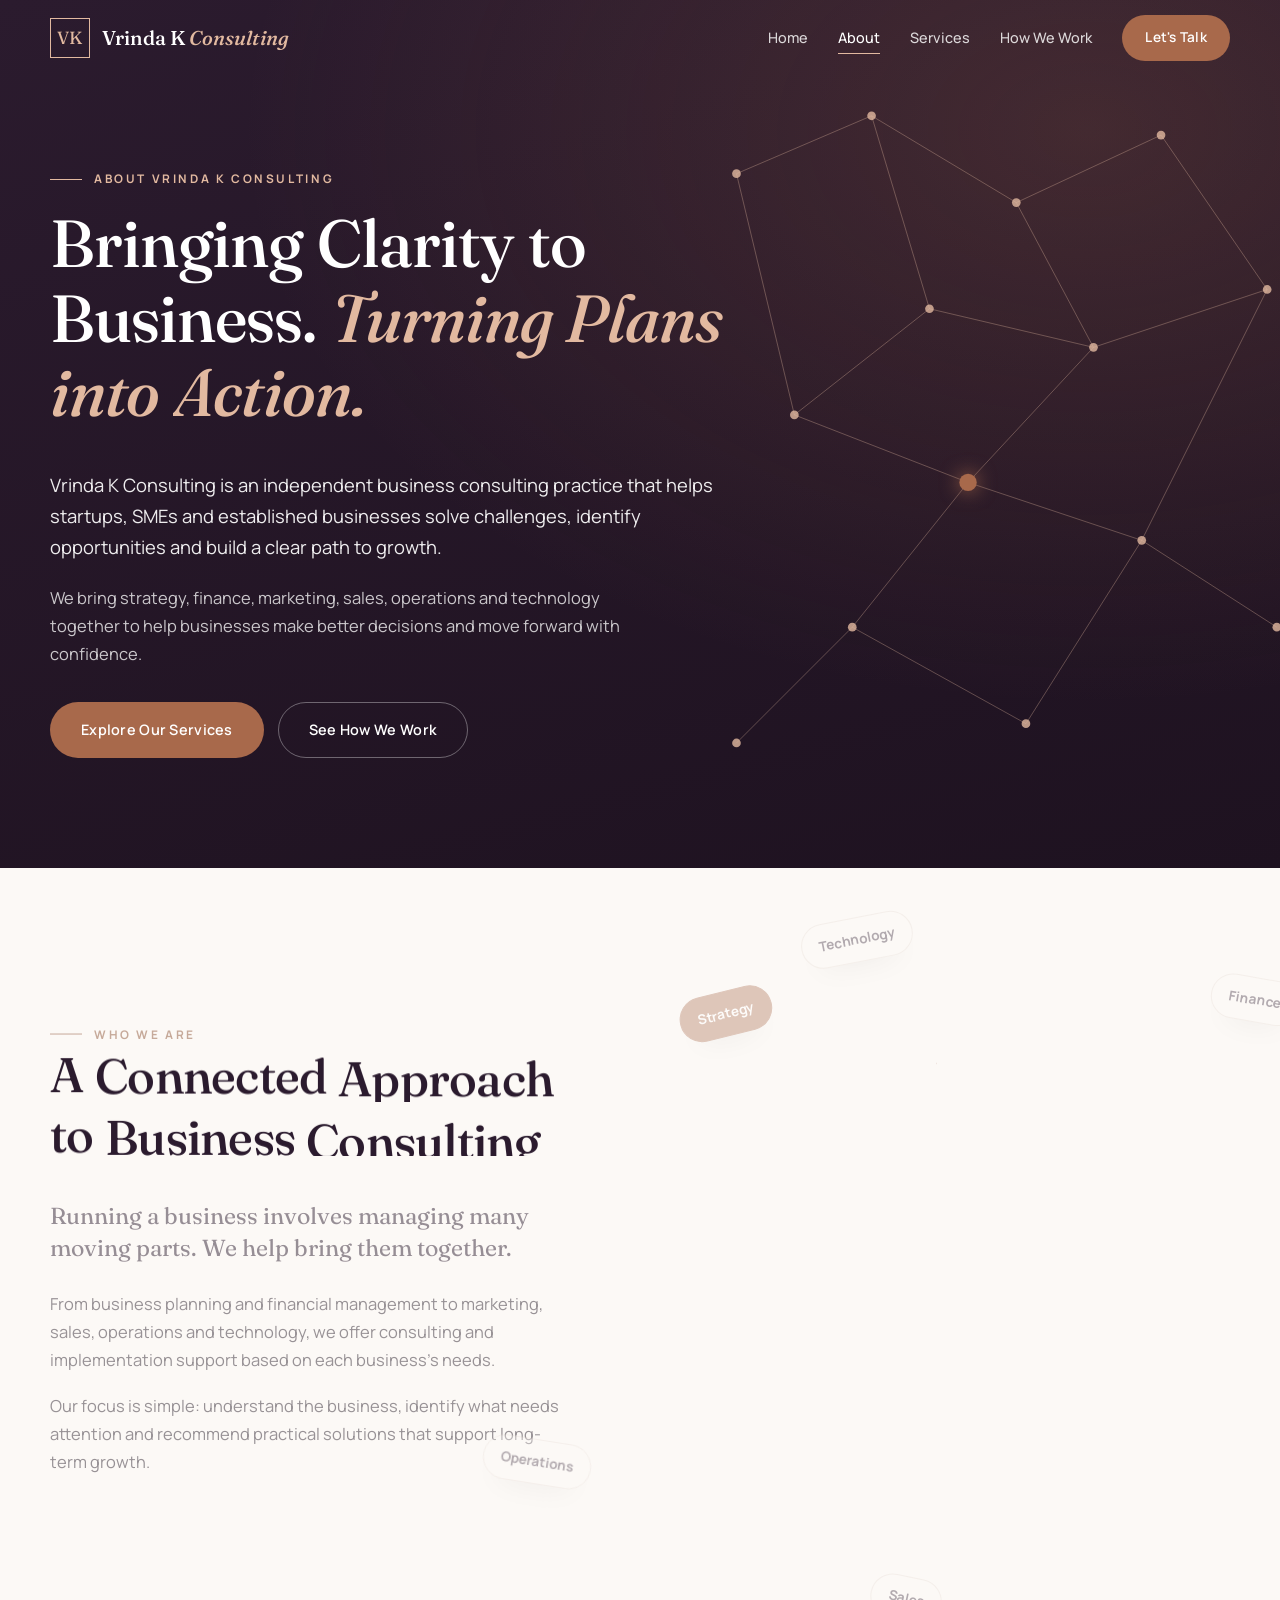
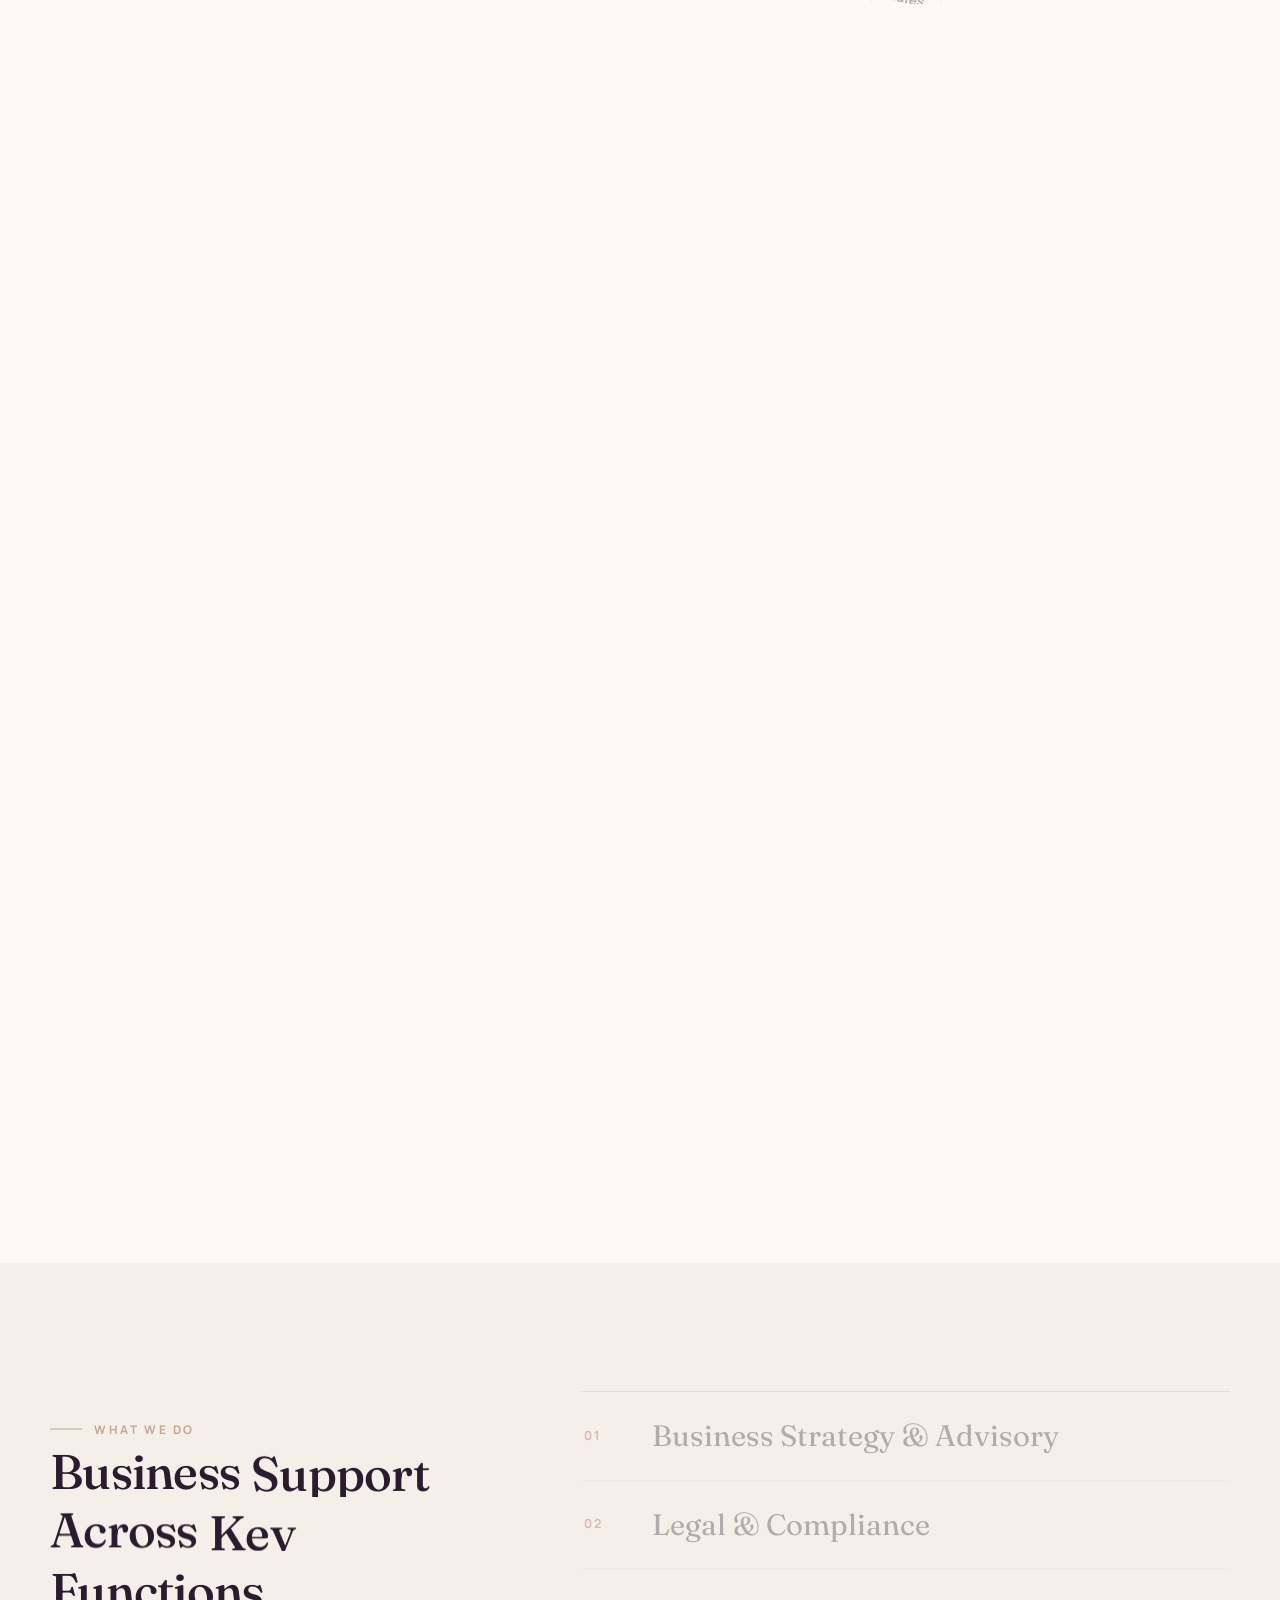
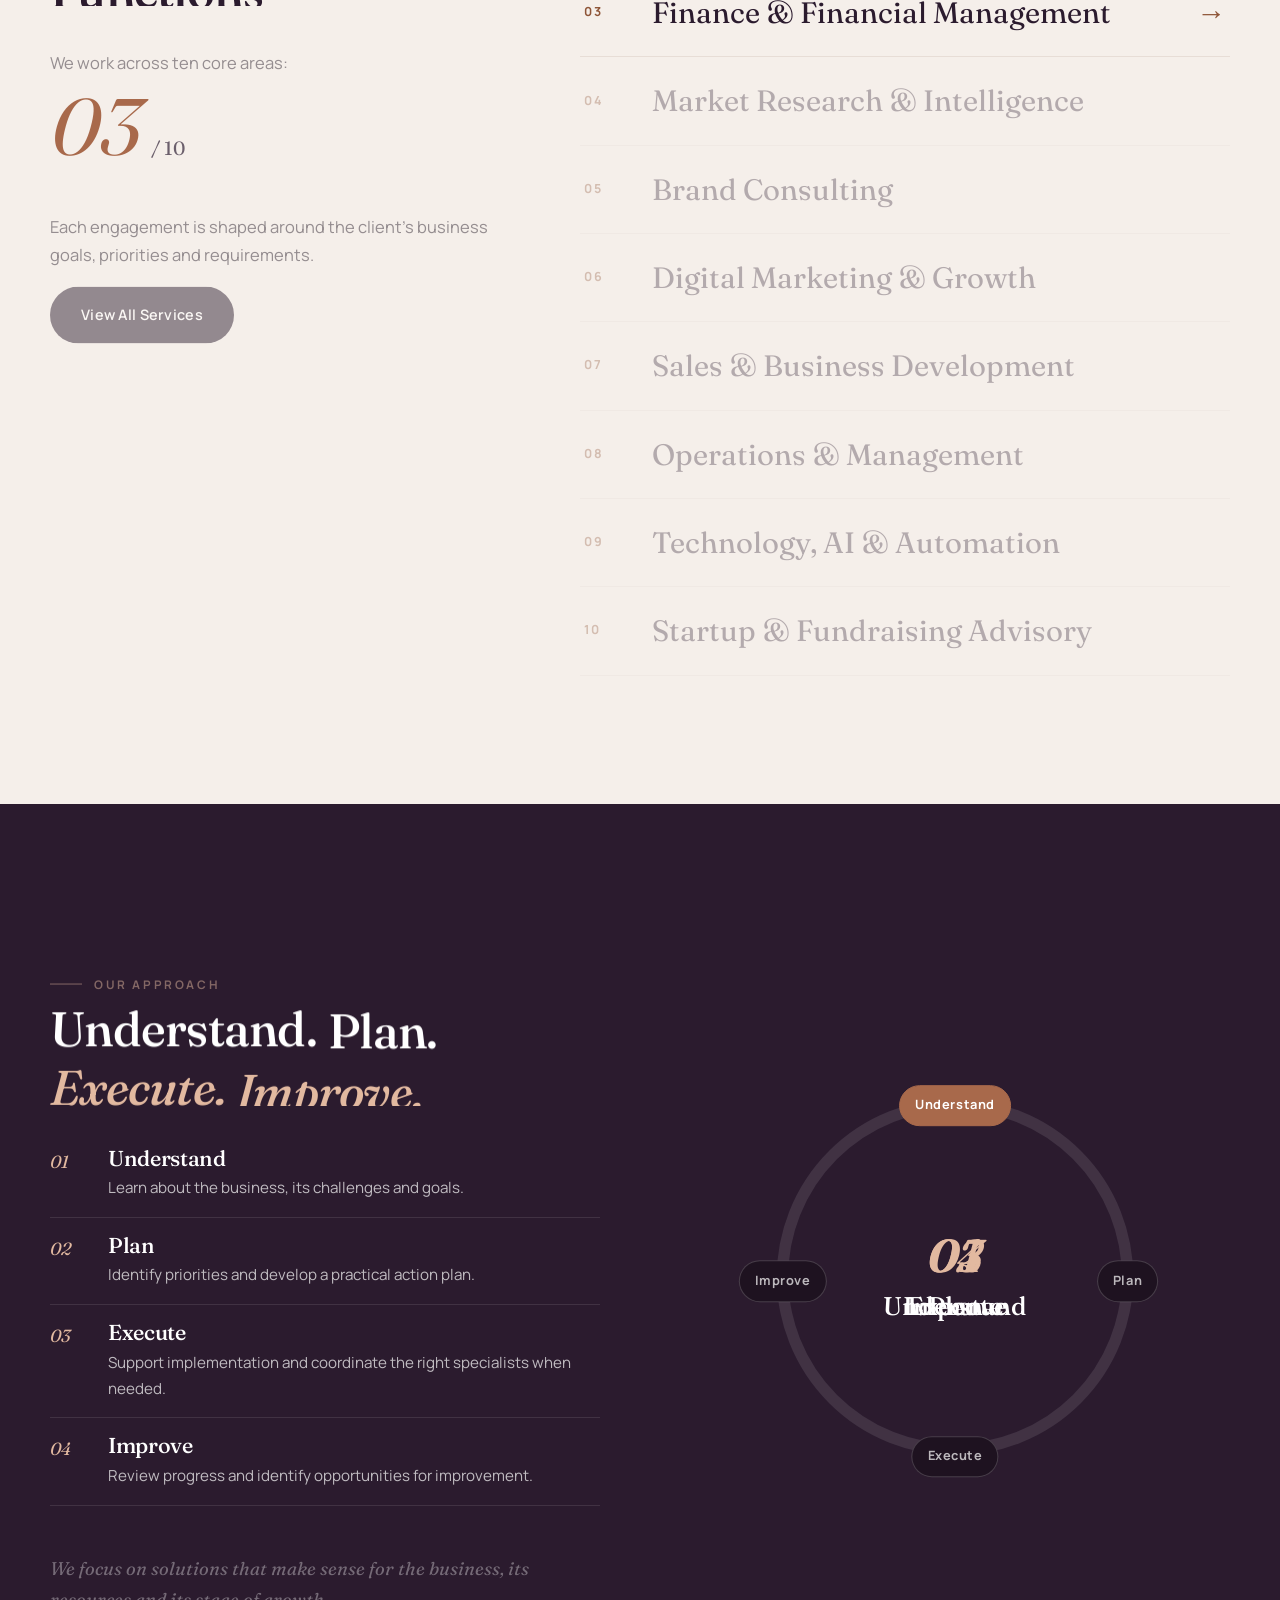
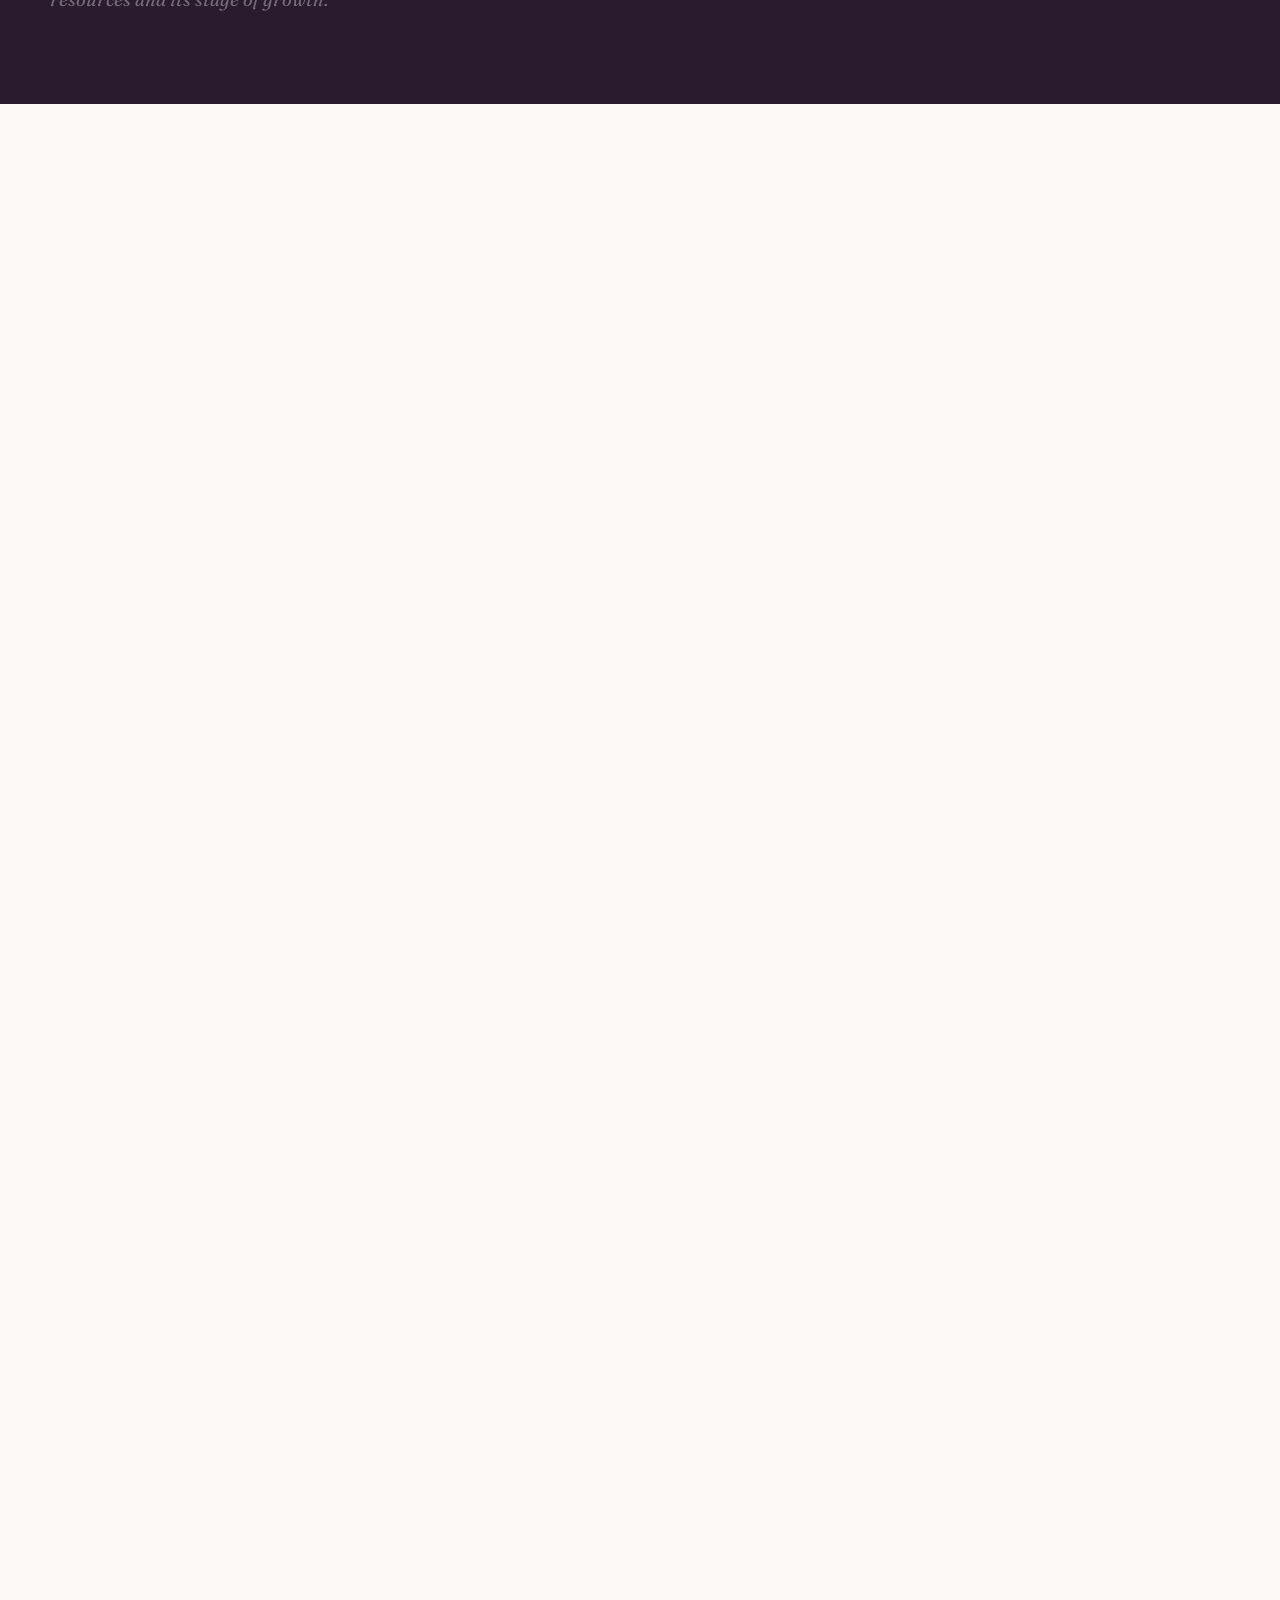
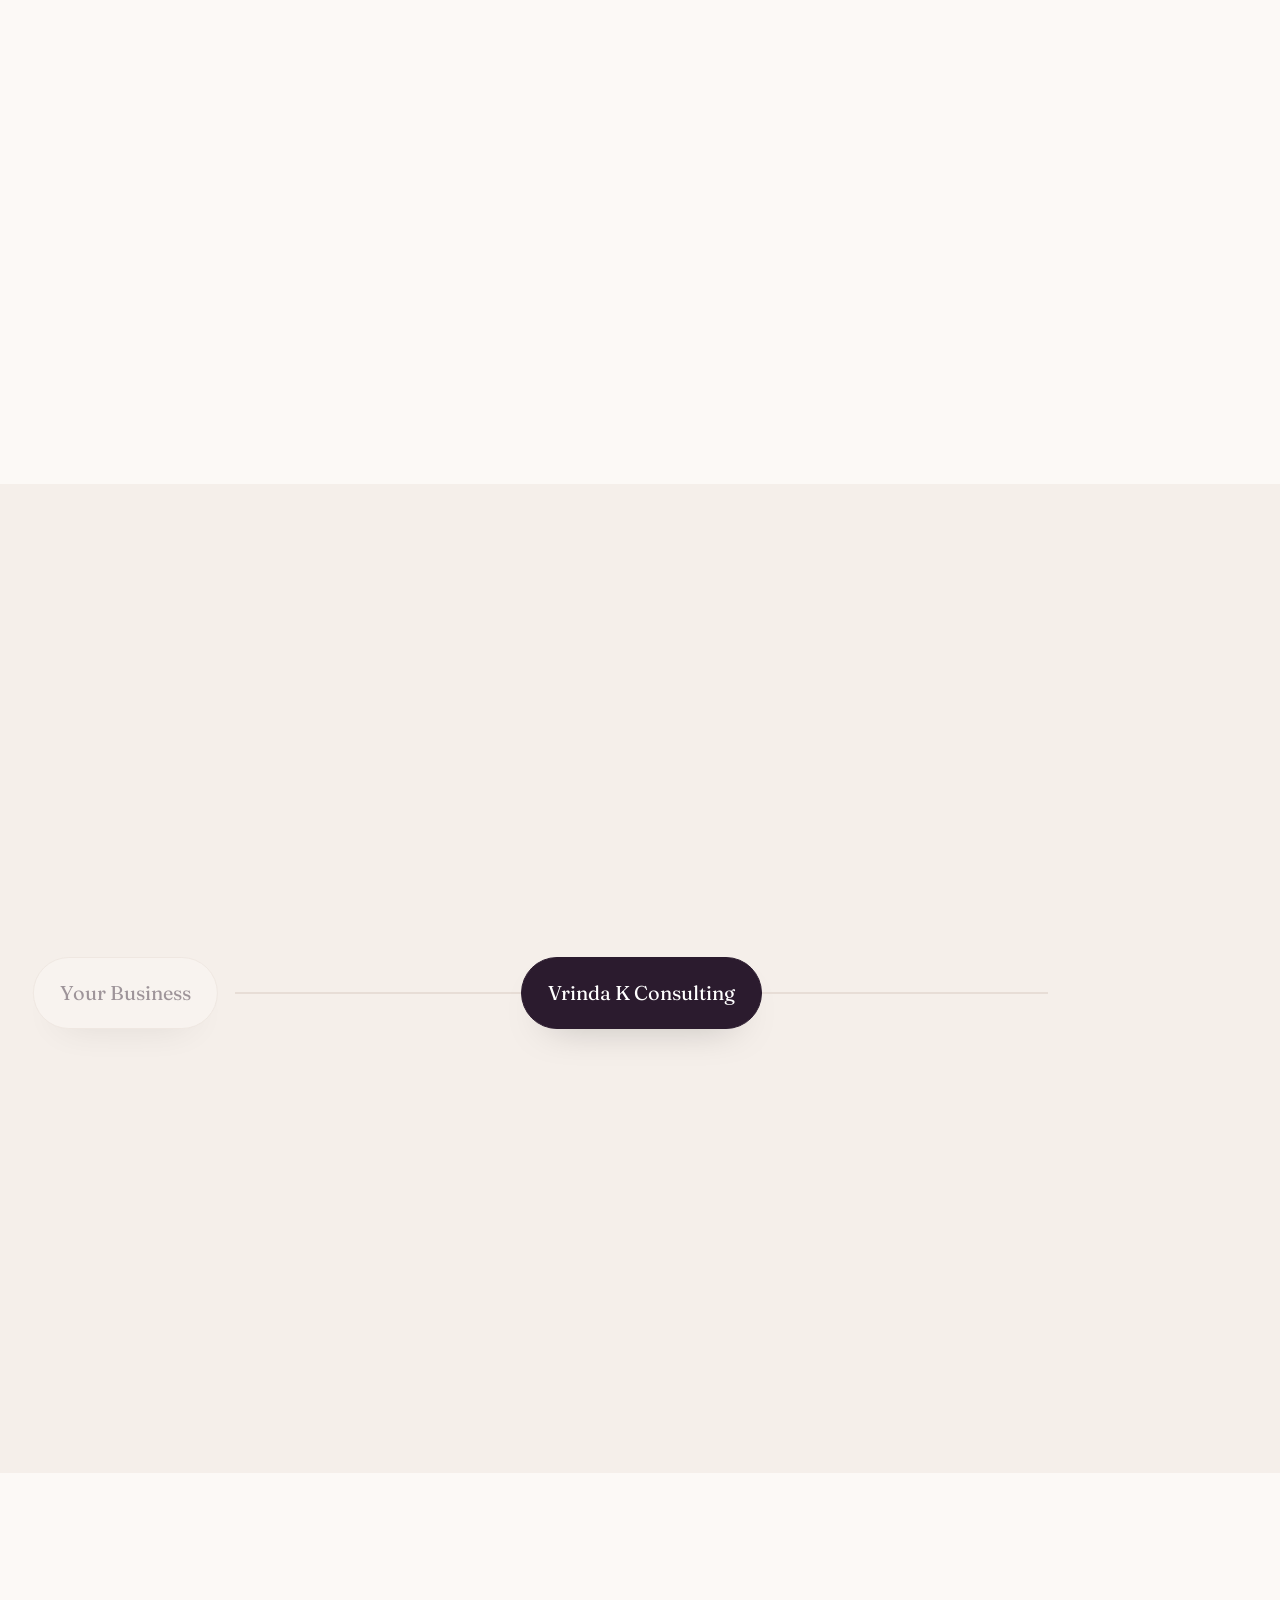
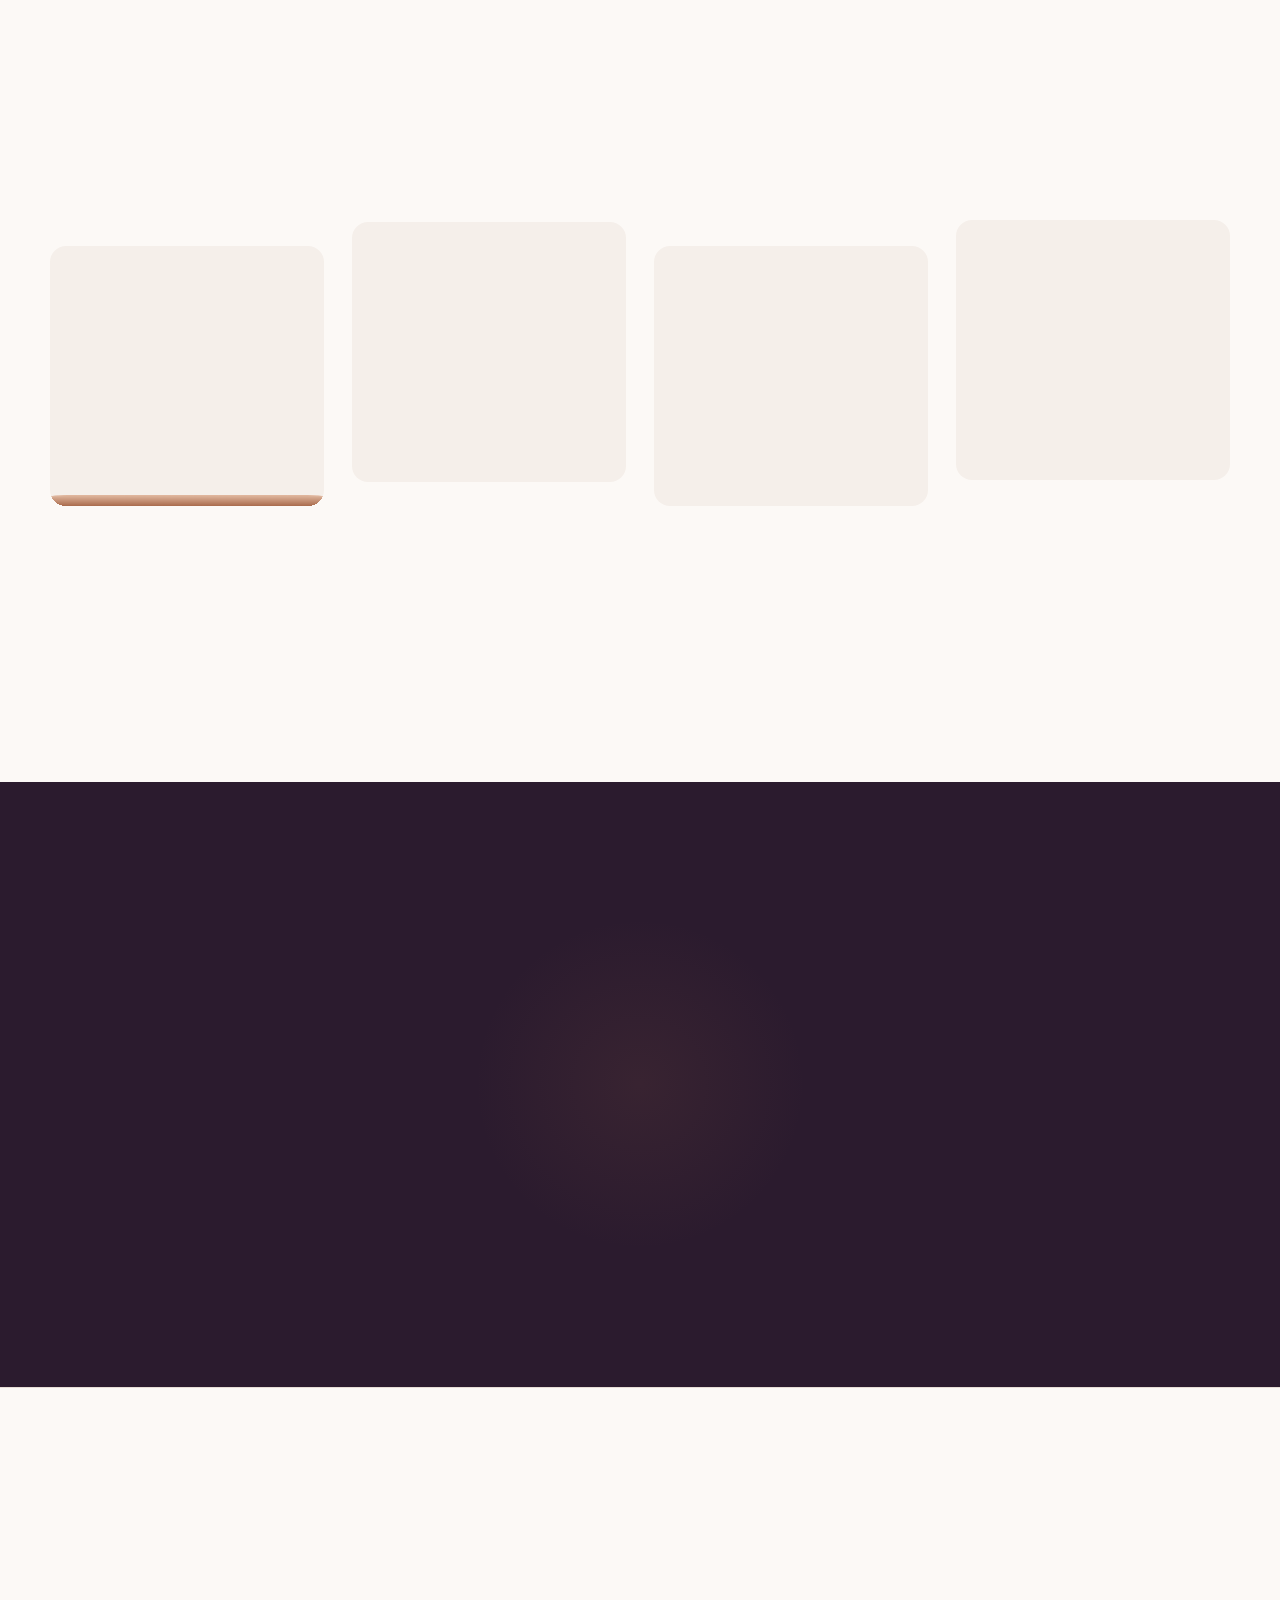
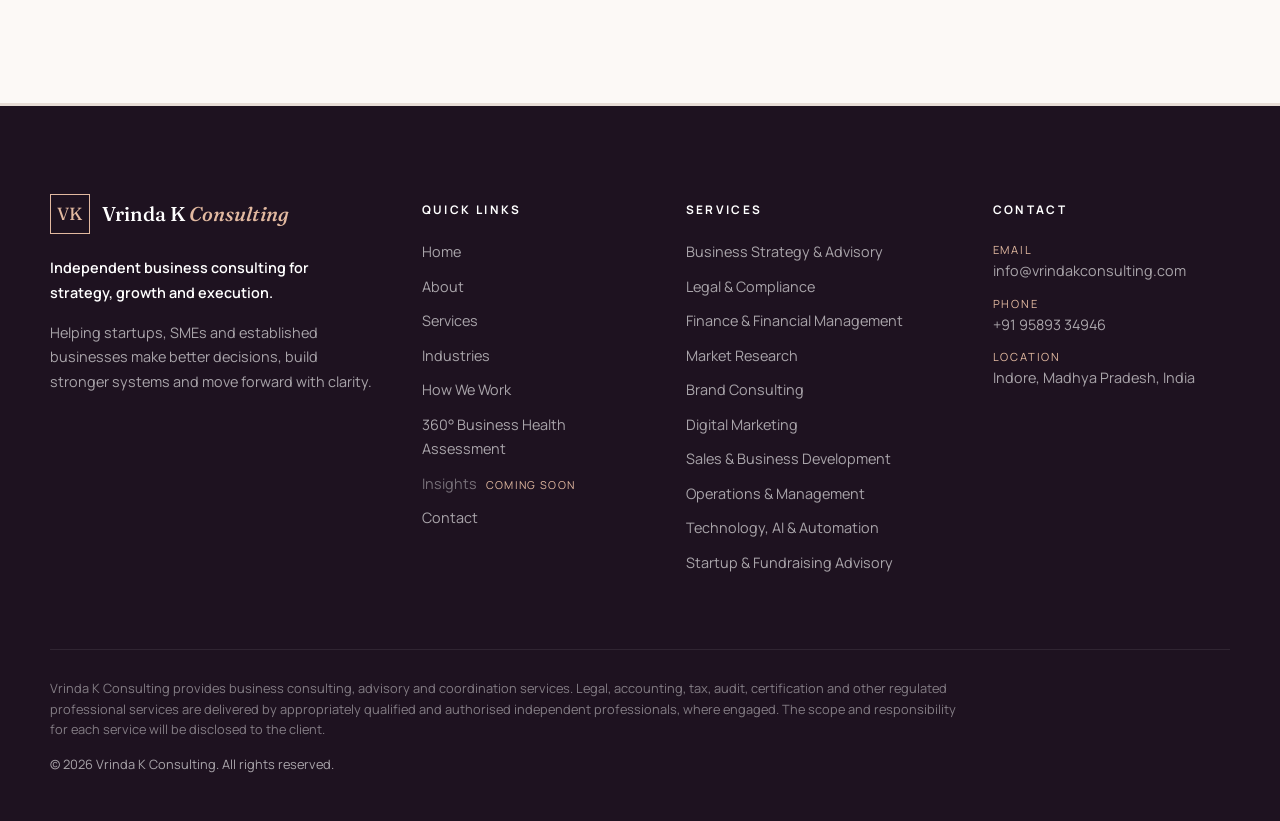
==== about.html @ 313e1193 "Add files via upload" ====
<!DOCTYPE html>
<html lang="en-IN">
<head>
  <meta charset="UTF-8">
  <meta name="viewport" content="width=device-width, initial-scale=1.0">
  <title>About | Vrinda K Consulting</title>
  <meta name="description" content="Vrinda K Consulting is an independent business consulting practice helping startups, SMEs and established businesses solve challenges, identify opportunities and build a clear path to growth.">
  <link rel="canonical" href="/about.html">
  <meta property="og:title" content="About Vrinda K Consulting">
  <meta property="og:description" content="Bringing clarity to business. Turning plans into action.">
  <meta property="og:type" content="website">
  <script>
    document.documentElement.classList.add('js');
    if ('scrollRestoration' in history) history.scrollRestoration = 'manual';
    try { if (sessionStorage.getItem('vk-nav')) document.documentElement.classList.add('nav-in'); } catch (e) {}
  </script>
  <link rel="preconnect" href="https://fonts.googleapis.com">
  <link rel="preconnect" href="https://fonts.gstatic.com" crossorigin>
  <link href="https://fonts.googleapis.com/css2?family=Fraunces:ital,opsz,wght@0,9..144,400;0,9..144,500;0,9..144,600;1,9..144,400;1,9..144,500&family=Manrope:wght@400;500;600;700&display=swap" rel="stylesheet">
  <link rel="stylesheet" href="styles.css?v=10">
  <link rel="stylesheet" href="pages.css?v=10">
</head>
<body data-page="about">

<div class="page-curtain" aria-hidden="true"><div class="curtain-label"><b>02</b><span>About</span></div></div>
<div class="progress-bar" aria-hidden="true"></div>
<div class="journey-rail" aria-hidden="true">
  <span class="rail-num">01</span>
  <div class="rail-track"><div class="rail-fill"></div></div>
  <span class="rail-name">Overview</span>
</div>
<div class="chapter-pill" aria-hidden="true"><b>01</b><span>Overview</span></div>

<header class="site-header" id="top">
  <div class="container header-inner">
    <a href="index.html" class="logo" aria-label="Vrinda K Consulting home">
      <span class="logo-mark">VK</span>
      <span class="logo-text">Vrinda K <em>Consulting</em></span>
    </a>
    <button class="nav-toggle" aria-label="Open menu" aria-expanded="false" aria-controls="site-nav">
      <span></span><span></span><span></span>
    </button>
    <nav class="site-nav" id="site-nav" aria-label="Main">
      <a href="index.html">Home</a>
      <a href="about.html" aria-current="page">About</a>
      <a href="services.html">Services</a>
      <a href="how-we-work.html">How We Work</a>
      <a href="contact.html" class="btn btn-small btn-accent">Let's Talk</a>
    </nav>
  </div>
</header>

<main>

<!-- 01 HERO: scattered points connect into a network -->
<section class="page-hero tone-dark" data-chapter="Overview">
  <svg class="constellation" viewBox="0 0 1440 900" preserveAspectRatio="xMidYMid slice" aria-hidden="true"></svg>
  <div class="container">
    <p class="eyebrow">About Vrinda K Consulting</p>
    <h1 class="split">Bringing Clarity to Business. <em>Turning Plans into Action.</em></h1>
    <p class="lead" data-hero>Vrinda K Consulting is an independent business consulting practice that helps startups, SMEs and established businesses solve challenges, identify opportunities and build a clear path to growth.</p>
    <p data-hero>We bring strategy, finance, marketing, sales, operations and technology together to help businesses make better decisions and move forward with confidence.</p>
    <div class="btn-row" data-hero>
      <a href="services.html" class="btn btn-accent">Explore Our Services</a>
      <a href="how-we-work.html" class="btn btn-ghost">See How We Work</a>
    </div>
  </div>
</section>

<!-- 02 WHO WE ARE: moving parts come together -->
<section class="section who" id="who" data-chapter="Who We Are">
  <div class="container split-cols align-center">
    <div>
      <p class="eyebrow" data-reveal>Who We Are</p>
      <h2 class="split">A Connected Approach to Business Consulting</h2>
      <p class="lead-dark" data-reveal>Running a business involves managing many moving parts. We help bring them together.</p>
      <p data-reveal>From business planning and financial management to marketing, sales, operations and technology, we offer consulting and implementation support based on each business's needs.</p>
      <p data-reveal>Our focus is simple: understand the business, identify what needs attention and recommend practical solutions that support long-term growth.</p>
    </div>
    <div class="converge" aria-hidden="true">
      <svg class="converge-ring" viewBox="0 0 400 400"><circle cx="200" cy="200" r="150" /></svg>
      <div class="converge-core"><span>Your</span><span>Business</span></div>
      <span class="part" style="--a:-90deg"><i>Strategy</i></span>
      <span class="part" style="--a:-30deg"><i>Finance</i></span>
      <span class="part" style="--a:30deg"><i>Marketing</i></span>
      <span class="part" style="--a:90deg"><i>Sales</i></span>
      <span class="part" style="--a:150deg"><i>Operations</i></span>
      <span class="part" style="--a:210deg"><i>Technology</i></span>
    </div>
  </div>
</section>

<!-- 03 WHAT WE DO: a spotlight passes over the ten areas -->
<section class="section tone-tint" id="what" data-chapter="Ten Areas">
  <div class="container what-grid">
    <div class="what-side">
      <p class="eyebrow" data-reveal>What We Do</p>
      <h2 class="split">Business Support Across Key Functions</h2>
      <p data-reveal>We work across ten core areas:</p>
      <p class="what-count" aria-hidden="true"><b>01</b><span>/ 10</span></p>
      <p data-reveal>Each engagement is shaped around the client's business goals, priorities and requirements.</p>
      <a href="services.html" class="btn btn-dark" data-reveal>View All Services</a>
    </div>
    <ol class="spot-list">
      <li><a href="services.html#strategy"><span>01</span>Business Strategy &amp; Advisory<i>→</i></a></li>
      <li><a href="services.html#legal"><span>02</span>Legal &amp; Compliance<i>→</i></a></li>
      <li><a href="services.html#finance"><span>03</span>Finance &amp; Financial Management<i>→</i></a></li>
      <li><a href="services.html#research"><span>04</span>Market Research &amp; Intelligence<i>→</i></a></li>
      <li><a href="services.html#brand"><span>05</span>Brand Consulting<i>→</i></a></li>
      <li><a href="services.html#marketing"><span>06</span>Digital Marketing &amp; Growth<i>→</i></a></li>
      <li><a href="services.html#sales"><span>07</span>Sales &amp; Business Development<i>→</i></a></li>
      <li><a href="services.html#operations"><span>08</span>Operations &amp; Management<i>→</i></a></li>
      <li><a href="services.html#technology"><span>09</span>Technology, AI &amp; Automation<i>→</i></a></li>
      <li><a href="services.html#startup"><span>10</span>Startup &amp; Fundraising Advisory<i>→</i></a></li>
    </ol>
  </div>
</section>

<!-- 04 OUR APPROACH: a continuous loop -->
<section class="section tone-dark approach" id="approach" data-chapter="Approach">
  <div class="container approach-grid">
    <div class="approach-copy">
      <p class="eyebrow" data-reveal>Our Approach</p>
      <h2 class="split">Understand. Plan. <em>Execute. Improve.</em></h2>
      <ol class="cycle-list">
        <li><b>01</b><div><h3>Understand</h3><p>Learn about the business, its challenges and goals.</p></div></li>
        <li><b>02</b><div><h3>Plan</h3><p>Identify priorities and develop a practical action plan.</p></div></li>
        <li><b>03</b><div><h3>Execute</h3><p>Support implementation and coordinate the right specialists when needed.</p></div></li>
        <li><b>04</b><div><h3>Improve</h3><p>Review progress and identify opportunities for improvement.</p></div></li>
      </ol>
      <p class="approach-note" data-reveal>We focus on solutions that make sense for the business, its resources and its stage of growth.</p>
    </div>
    <div class="cycle" aria-hidden="true">
      <svg viewBox="0 0 400 400">
        <circle class="cycle-base" cx="200" cy="200" r="150" />
        <circle class="cycle-fill" cx="200" cy="200" r="150" />
        <circle class="cycle-dot" cx="200" cy="50" r="8" />
      </svg>
      <span class="cycle-node" style="--a:-90deg"><i>Understand</i></span>
      <span class="cycle-node" style="--a:0deg"><i>Plan</i></span>
      <span class="cycle-node" style="--a:90deg"><i>Execute</i></span>
      <span class="cycle-node" style="--a:180deg"><i>Improve</i></span>
      <div class="cycle-center"></div>
    </div>
  </div>
</section>

<!-- 05 HOW WE WORK: one partner bridges to the right specialists -->
<section class="section tone-tint" id="partner" data-chapter="One Partner">
  <div class="container">
    <div class="section-head">
      <p class="eyebrow" data-reveal>How We Work</p>
      <h2 class="split">One Consulting Partner. Access to the Right Expertise.</h2>
    </div>
    <div class="bridge" aria-hidden="true">
      <span class="b-node">Your Business</span>
      <span class="b-line"><i></i></span>
      <span class="b-node b-core">Vrinda K Consulting</span>
      <span class="b-line"><i></i></span>
      <div class="b-branch">
        <span class="b-spec"><i></i><b>Legal</b></span>
        <span class="b-spec"><i></i><b>Accounting</b></span>
        <span class="b-spec"><i></i><b>Tax &amp; Audit</b></span>
        <span class="b-spec"><i></i><b>Other specialists</b></span>
      </div>
    </div>
    <div class="split-cols partner-copy">
      <div>
        <p data-reveal>We believe businesses should have access to the expertise they need without having to manage every requirement separately.</p>
        <p data-reveal>Vrinda K Consulting leads the consulting relationship, understands the requirements and coordinates suitable specialists where needed.</p>
      </div>
      <div>
        <p class="small-note" data-reveal>For legal, accounting, tax, audit and other regulated professional work, qualified and authorised professionals are engaged to provide the relevant services.</p>
        <p class="pull" data-reveal>This creates a coordinated approach while keeping professional responsibilities clear.</p>
      </div>
    </div>
  </div>
</section>

<!-- 06 WHO WE WORK WITH: growth bars rise -->
<section class="section" id="stages" data-chapter="Stages">
  <div class="container">
    <div class="section-head">
      <p class="eyebrow" data-reveal>Who We Work With</p>
      <h2 class="split">Supporting Businesses at Every Stage</h2>
    </div>
    <div class="grow">
      <div class="grow-col" style="--h:34%"><div class="grow-bar"><i></i></div><span>Stage 01</span><h3>Startups</h3><p>Business planning, market validation and growth strategy.</p></div>
      <div class="grow-col" style="--h:56%"><div class="grow-bar"><i></i></div><span>Stage 02</span><h3>Small &amp; Medium Businesses</h3><p>Better systems, financial planning and business development.</p></div>
      <div class="grow-col" style="--h:78%"><div class="grow-bar"><i></i></div><span>Stage 03</span><h3>Growing Companies</h3><p>Expansion, performance improvement and operational support.</p></div>
      <div class="grow-col" style="--h:100%"><div class="grow-bar"><i></i></div><span>Stage 04</span><h3>Established Businesses</h3><p>Strategic projects, process improvement and business transformation.</p></div>
    </div>
  </div>
</section>

<!-- 07 CLOSING -->
<section class="section tone-dark cta" id="start" data-chapter="Next Step">
  <div class="cta-orb" aria-hidden="true"></div>
  <div class="container cta-inner">
    <h2 class="split">Let's Find the Right Way Forward <em>for Your Business.</em></h2>
    <p data-reveal>Whether you are starting something new, solving a business challenge or preparing for growth, we're here to help you take the next step with clarity.</p>
    <div class="btn-row center-row" data-reveal>
      <a href="contact.html" class="btn btn-accent">Let's Discuss Your Business</a>
    </div>
  </div>
</section>

</main>

<a class="next-chapter" href="services.html">
  <span class="container nc-inner">
    <span class="nc-label">Next chapter · 03</span>
    <span class="nc-title">Our <em>Services</em></span>
    <span class="nc-arrow" aria-hidden="true">→</span>
  </span>
  <span class="nc-line" aria-hidden="true"><i></i></span>
</a>

<!-- ============ FOOTER (shared across pages) ============ -->
<footer class="site-footer">
  <div class="container footer-grid">
    <div class="footer-brand">
      <a href="index.html" class="logo">
        <span class="logo-mark">VK</span>
        <span class="logo-text">Vrinda K <em>Consulting</em></span>
      </a>
      <p><strong>Independent business consulting for strategy, growth and execution.</strong></p>
      <p>Helping startups, SMEs and established businesses make better decisions, build stronger systems and move forward with clarity.</p>
    </div>
    <div>
      <h4>Quick Links</h4>
      <ul>
        <li><a href="index.html">Home</a></li>
        <li><a href="about.html">About</a></li>
        <li><a href="services.html">Services</a></li>
        <li><a href="index.html#industries">Industries</a></li>
        <li><a href="how-we-work.html">How We Work</a></li>
        <li><a href="index.html#assessment">360° Business Health Assessment</a></li>
        <li><span class="soon">Insights <small>Coming soon</small></span></li>
        <li><a href="contact.html">Contact</a></li>
      </ul>
    </div>
    <div>
      <h4>Services</h4>
      <ul>
        <li><a href="services.html#strategy">Business Strategy &amp; Advisory</a></li>
        <li><a href="services.html#legal">Legal &amp; Compliance</a></li>
        <li><a href="services.html#finance">Finance &amp; Financial Management</a></li>
        <li><a href="services.html#research">Market Research</a></li>
        <li><a href="services.html#brand">Brand Consulting</a></li>
        <li><a href="services.html#marketing">Digital Marketing</a></li>
        <li><a href="services.html#sales">Sales &amp; Business Development</a></li>
        <li><a href="services.html#operations">Operations &amp; Management</a></li>
        <li><a href="services.html#technology">Technology, AI &amp; Automation</a></li>
        <li><a href="services.html#startup">Startup &amp; Fundraising Advisory</a></li>
      </ul>
    </div>
    <div>
      <h4>Contact</h4>
      <ul class="contact-list">
        <li><span>Email</span><a href="mailto:info@vrindakconsulting.com">info@vrindakconsulting.com</a></li>
        <li><span>Phone</span><a href="tel:+919589334946">+91 95893 34946</a></li>
        <li><span>Location</span>Indore, Madhya Pradesh, India</li>
      </ul>
    </div>
  </div>
  <div class="container footer-bottom">
    <p class="disclaimer">Vrinda K Consulting provides business consulting, advisory and coordination services. Legal, accounting, tax, audit, certification and other regulated professional services are delivered by appropriately qualified and authorised independent professionals, where engaged. The scope and responsibility for each service will be disclosed to the client.</p>
    <p>© <span id="year">2026</span> Vrinda K Consulting. All rights reserved.</p>
  </div>
</footer>

<script src="vendor/gsap.min.js"></script>
<script src="vendor/ScrollTrigger.min.js"></script>
<script src="vendor/lenis.min.js"></script>
<script src="js/core.js?v=10"></script>
<script src="js/pages.js?v=10"></script>
</body>
</html>
---- styles.css ----
/* =========================================================
   Vrinda K Consulting — styles
   ========================================================= */

/* Palette: Aubergine & Copper Rose */
:root {
  --deep: #2B1B2E;  --deep-2: #1E1220;
  --surface: #F5EFEA; --paper: #FCF9F6;
  --accent: #A8694B; --accent-soft: #E2B9A0; --accent-ink: #8E5538; --on-accent: #fff;
  --text: #2E2530;  --muted: #6B5F6C; --line: #E7DDD6;
}

:root {
  --serif: "Fraunces", Georgia, serif;
  --sans: "Manrope", system-ui, -apple-system, "Segoe UI", sans-serif;
  --max: 1180px;
  --ease: cubic-bezier(.2,.7,.2,1);
  --vh: 100vh;
}
@supports (height: 100svh) { :root { --vh: 100svh; } }

*, *::before, *::after { box-sizing: border-box; }
/* Guard: nothing may widen the page sideways (clip keeps sticky elements working) */
html, body { overflow-x: clip; max-width: 100%; }
html { scroll-padding-top: 80px; }
html.static { scroll-behavior: smooth; }
body {
  margin: 0; font-family: var(--sans); font-size: 16.5px; line-height: 1.7;
  color: var(--text); background: var(--paper);
  -webkit-font-smoothing: antialiased; transition: background .4s;
}
img { max-width: 100%; display: block; }
a { color: inherit; }
p { margin: 0 0 1.1em; }

h1, h2, h3 {
  font-family: var(--serif); font-weight: 500; color: var(--deep);
  line-height: 1.12; margin: 0 0 .6em; letter-spacing: -0.015em;
}
h1 { font-size: clamp(2.5rem, 5.2vw, 4.3rem); }
h2 { font-size: clamp(1.9rem, 3.8vw, 3.1rem); max-width: 18ch; }
h3 { font-size: 1.4rem; }
h1 em, h2 em, .caption em { font-style: italic; color: var(--accent-ink); }

.container { width: min(var(--max), 100% - 48px); margin-inline: auto; }
.center { text-align: center; margin-top: 56px; }

/* Split-word masks (added by JS) */
.w { display: inline-block; overflow: hidden; vertical-align: top; padding: 0 .04em .1em 0; margin-bottom: -.1em; }
.w > span { display: inline-block; will-change: transform; }

/* ---------- Tones ---------- */
.tone-tint { background: var(--surface); }
.tone-dark { background: var(--deep); color: rgba(255,255,255,.76); }
.tone-dark h1, .tone-dark h2, .tone-dark h3 { color: #fff; }
.tone-dark h1 em, .tone-dark h2 em { color: var(--accent-soft); }
.tone-dark .eyebrow { color: var(--accent-soft); }
.tone-dark .small-note { color: rgba(255,255,255,.55); }

/* ---------- Eyebrow ---------- */
.eyebrow {
  font-size: .74rem; font-weight: 700; letter-spacing: .22em; text-transform: uppercase;
  color: var(--accent-ink); margin-bottom: 1.4em;
  display: inline-flex; align-items: center; gap: 12px;
}
.eyebrow::before { content: ""; width: 32px; height: 1px; background: currentColor; }

/* ---------- Buttons ---------- */
.btn {
  display: inline-block; padding: 15px 30px;
  font-size: .9rem; font-weight: 600; letter-spacing: .02em;
  text-decoration: none; border-radius: 999px; border: 1px solid transparent;
  transition: background .3s, color .3s, border-color .3s;
}
.btn-accent { background: var(--accent); color: var(--on-accent); }
.btn-accent:hover { background: var(--accent-ink); color: #fff; }
.btn-dark { background: var(--deep); color: #fff; }
.btn-dark:hover { background: var(--accent-ink); }
.btn-ghost { border-color: rgba(255,255,255,.35); color: #fff; }
.btn-ghost:hover { border-color: var(--accent-soft); color: var(--accent-soft); }
.btn-small { padding: 10px 22px; font-size: .85rem; }
.btn-row { display: flex; flex-wrap: wrap; gap: 14px; margin-top: 34px; }
.center-row { justify-content: center; }

.link-arrow {
  display: inline-flex; align-items: center; gap: 8px;
  font-family: var(--sans); font-style: normal;
  font-size: .9rem; font-weight: 700; color: var(--deep);
  text-decoration: none; padding-bottom: 4px;
  background: linear-gradient(var(--accent), var(--accent)) left bottom / 100% 1px no-repeat;
  transition: background-size .4s var(--ease);
}
.link-arrow::after { content: "→"; transition: transform .3s var(--ease); }
.link-arrow:hover { background-size: 30% 1px; }
.link-arrow:hover::after { transform: translateX(5px); }

/* ---------- Preloader ---------- */
.preloader { display: none; }
.js .preloader {
  position: fixed; inset: 0; z-index: 100;
  background: var(--surface); display: grid; place-items: center;
  animation: preloader-failsafe 0s 9s forwards; /* hides if JS fails */
}
@keyframes preloader-failsafe { to { visibility: hidden; } }
.preloader-inner { position: relative; display: grid; place-items: center; gap: 26px; }
.pre-mark { width: 110px; height: 110px; }
.pre-mark rect { fill: none; stroke: var(--accent); stroke-width: 1.4; }
.pre-letters {
  position: absolute; top: 0; height: 110px; display: grid; place-items: center;
  font-family: var(--serif); font-size: 2.6rem; color: var(--deep); letter-spacing: .06em;
}
.pre-line { margin: 0; font-family: var(--serif); font-style: italic; color: var(--muted); font-size: 1.2rem; }
.pre-bar { width: 160px; height: 1px; background: var(--line); overflow: hidden; }
.pre-bar i { display: block; height: 100%; background: var(--accent); transform: scaleX(0); transform-origin: left; }

/* ---------- Progress, chapter rail, chapter pill ---------- */
.progress-bar {
  position: fixed; top: 0; left: 0; right: 0; height: 2px; z-index: 60;
  background: var(--accent); transform-origin: left; transform: scaleX(0);
}
.journey-rail, .chapter-pill { display: none; }
@media (min-width: 1360px) {
  .js .journey-rail {
    position: fixed; left: 26px; top: 50%; transform: translateY(-50%); z-index: 40;
    display: flex; flex-direction: column; align-items: center; gap: 14px;
    color: var(--deep); transition: color .4s; pointer-events: none;
  }
  .journey-rail.on-dark { color: #fff; }
}
@media (max-width: 1359px) {
  .js .chapter-pill {
    position: fixed; top: 88px; left: 50%; z-index: 45; transition: opacity .4s, transform .4s var(--ease), top .5s var(--ease);
    display: flex; align-items: center; gap: 8px; pointer-events: none;
    padding: 6px 14px; border-radius: 999px;
    background: color-mix(in srgb, var(--deep) 88%, transparent); backdrop-filter: blur(8px);
    color: #fff; font-size: .68rem; font-weight: 700; letter-spacing: .18em; text-transform: uppercase;
    transform: translate(-50%, -10px); opacity: 0;
  }
  .hdr-hidden .chapter-pill { top: 14px; }
  .js .chapter-pill.show { opacity: 1; transform: translate(-50%, 0); }
  .chapter-pill b { font-family: var(--serif); font-weight: 500; color: var(--accent-soft); letter-spacing: 0; font-size: .85rem; }
}
.rail-num { font-family: var(--serif); font-size: .95rem; }
.rail-track { width: 1px; height: 140px; position: relative; background: color-mix(in srgb, currentColor 22%, transparent); }
.rail-fill { position: absolute; inset: 0; background: var(--accent); transform-origin: top; transform: scaleY(0); }
.rail-name {
  writing-mode: vertical-rl; transform: rotate(180deg);
  font-size: .68rem; font-weight: 700; letter-spacing: .24em; text-transform: uppercase;
}

/* ---------- Header ---------- */
.site-header { position: fixed; inset: 0 0 auto 0; z-index: 50; transition: background .4s, transform .5s var(--ease); }
.site-header.scrolled { background: color-mix(in srgb, var(--deep) 94%, transparent); backdrop-filter: blur(10px); }
.site-header.hidden { transform: translateY(-100%); }
.header-inner { display: flex; align-items: center; justify-content: space-between; height: 76px; }

.logo { display: flex; align-items: center; gap: 12px; text-decoration: none; color: #fff; }
.logo-mark {
  width: 40px; height: 40px; display: grid; place-items: center;
  border: 1px solid var(--accent-soft); color: var(--accent-soft);
  font-family: var(--serif); font-size: 1.1rem; letter-spacing: .05em;
}
.logo-text { font-family: var(--serif); font-size: 1.25rem; font-weight: 500; }
.logo-text em { font-style: italic; color: var(--accent-soft); }

.site-nav { display: flex; align-items: center; gap: 30px; }
.site-nav a:not(.btn) { color: rgba(255,255,255,.82); text-decoration: none; font-size: .9rem; font-weight: 500; position: relative; }
.site-nav a:not(.btn)::after {
  content: ""; position: absolute; left: 0; right: 0; bottom: -4px; height: 1px;
  background: var(--accent-soft); transform: scaleX(0); transform-origin: right; transition: transform .4s var(--ease);
}
.site-nav a:not(.btn):hover::after { transform: scaleX(1); transform-origin: left; }
.nav-toggle { display: none; background: none; border: 0; padding: 8px; cursor: pointer; }
.nav-toggle span { display: block; width: 24px; height: 2px; background: #fff; margin: 5px 0; transition: .3s; }

/* ---------- Hero ---------- */
.hero {
  min-height: var(--vh); display: flex; align-items: center;
  padding: 150px 0 120px; position: relative; overflow: hidden;
  background:
    radial-gradient(ellipse at 85% 15%, color-mix(in srgb, var(--accent) 22%, transparent), transparent 55%),
    linear-gradient(165deg, var(--deep) 0%, var(--deep-2) 100%);
}
.hero-path { position: absolute; inset: 0; width: 100%; height: 100%; pointer-events: none; }
.hero-path path { fill: none; stroke: var(--accent-soft); stroke-width: 1.2; opacity: .45; }
.path-dot { fill: var(--accent-soft); filter: drop-shadow(0 0 8px var(--accent-soft)); }
.hero-grid { display: grid; grid-template-columns: 1.35fr 1fr; gap: 72px; align-items: center; position: relative; z-index: 1; }
.hero .lead { font-size: 1.12rem; color: rgba(255,255,255,.92); }
.hero-tagline { margin-top: 40px; padding-top: 24px; border-top: 1px solid rgba(255,255,255,.14); font-family: var(--serif); font-size: 1.3rem; color: #fff; }
.hero-tagline span { color: var(--accent-soft); font-style: italic; }

.hero-card {
  background: rgba(255,255,255,.045); border: 1px solid rgba(255,255,255,.12);
  border-radius: 18px; padding: 32px; backdrop-filter: blur(8px);
  box-shadow: 0 40px 80px -40px rgba(0,0,0,.5);
}
.hero-card-head {
  display: flex; justify-content: space-between; align-items: baseline;
  font-size: .72rem; font-weight: 700; letter-spacing: .18em; text-transform: uppercase;
  color: var(--accent-soft); margin-bottom: 26px;
}
.score b { font-family: var(--serif); font-size: 2rem; color: #fff; letter-spacing: 0; font-weight: 500; }
.score small { color: rgba(255,255,255,.5); margin-left: 2px; letter-spacing: 0; }
.health-list { list-style: none; margin: 0; padding: 0; display: grid; gap: 14px; }
.health-list li { display: grid; grid-template-columns: 140px 1fr; align-items: center; gap: 14px; font-size: .84rem; color: rgba(255,255,255,.86); }
.health-list i { height: 4px; border-radius: 4px; background: rgba(255,255,255,.08); overflow: hidden; }
.health-list b { display: block; height: 100%; width: var(--w); border-radius: 4px; background: linear-gradient(90deg, var(--accent), var(--accent-soft)); transform-origin: left; }
.hero-card-foot { margin: 24px 0 0; font-size: .75rem; color: rgba(255,255,255,.45); font-style: italic; }

.scroll-cue {
  position: absolute; bottom: 30px; left: 50%; transform: translateX(-50%);
  display: flex; flex-direction: column; align-items: center; gap: 10px;
  font-size: .68rem; letter-spacing: .24em; text-transform: uppercase; color: rgba(255,255,255,.55);
}
.scroll-cue i { width: 1px; height: 44px; background: rgba(255,255,255,.2); position: relative; overflow: hidden; }
.scroll-cue i::after { content: ""; position: absolute; left: 0; top: -50%; width: 100%; height: 50%; background: var(--accent-soft); animation: cue 2s var(--ease) infinite; }
@keyframes cue { to { top: 100%; } }

/* ---------- Sections ---------- */
.section { padding: 128px 0; position: relative; }
.section-head { max-width: 780px; margin-bottom: 64px; }
.section-head > p:last-child { color: var(--muted); font-size: 1.05rem; }
.tone-dark .section-head > p:last-child { color: rgba(255,255,255,.72); }
.split-cols { display: grid; grid-template-columns: 1fr 1.15fr; gap: 80px; align-items: start; }
.pull { font-family: var(--serif); font-size: 1.6rem; line-height: 1.35; font-style: italic; color: var(--deep); border-left: 2px solid var(--accent); padding-left: 24px; margin: 0 0 1.2em; }
.pull-light { color: var(--accent-soft); }
.small-note { font-size: .86rem; color: var(--muted); }

/* ---------- Captions (stacked into one slot during scenes) ---------- */
.captions .caption { font-family: var(--serif); font-size: clamp(1.3rem, 2.2vw, 1.85rem); line-height: 1.35; color: var(--deep); max-width: 34ch; }
.captions .caption .link-arrow { margin-left: 6px; vertical-align: middle; }
.is-scene .captions { display: grid; }
.is-scene .captions .caption { grid-area: 1 / 1; margin: 0; align-self: start; }

/* ---------- 02 Clarity ---------- */
.scene { position: relative; }
.clarity { overflow-x: clip; }
.clarity { padding: 128px 0; }
.clarity.is-scene { min-height: var(--vh); display: flex; align-items: center; padding: 96px 0 48px; }
.clarity .scene-inner { width: min(var(--max), 100% - 48px); }
.clarity h2 { max-width: 20ch; margin-bottom: .5em; }
.statement { font-size: clamp(1.6rem, 3vw, 2.5rem) !important; max-width: 24ch !important; }
.tiles-wrap { position: relative; margin-top: 56px; }
.tiles { list-style: none; margin: 0; padding: 0; display: grid; grid-template-columns: repeat(5, 1fr); gap: 16px; position: relative; z-index: 1; }
.tiles li {
  background: var(--paper); border: 1px solid var(--line); border-radius: 16px;
  padding: 18px 20px; font-family: var(--serif); font-size: 1.15rem; color: var(--deep); line-height: 1.25;
  box-shadow: 0 18px 40px -28px rgba(0,0,0,.35);
}
.tiles li span { display: block; font-family: var(--sans); font-size: .72rem; font-weight: 700; letter-spacing: .16em; color: var(--accent-ink); margin-bottom: 8px; }
.tiles-line { position: absolute; left: 4%; right: 4%; top: 50%; height: 1px; background: var(--line); }
.tiles-line i { position: absolute; inset: 0; background: var(--accent); transform-origin: left; }

/* ---------- 03 Services ---------- */
.services { padding: 128px 0; overflow: hidden; }
.services-head { display: grid; grid-template-columns: 1.1fr 1fr; gap: 64px; align-items: end; margin-bottom: 56px; }
.services-head p { color: var(--muted); }
.services-meter { display: flex; align-items: center; gap: 10px; margin-top: 18px; font-family: var(--serif); }
.meter-count { font-size: 1.6rem; color: var(--deep); }
.meter-total { color: var(--muted); }
.meter-track { flex: 1; height: 1px; background: var(--line); margin-left: 12px; }
.meter-fill { height: 100%; background: var(--accent); transform-origin: left; transform: scaleX(.1); }

.services-track {
  display: flex; gap: 24px;
  padding-inline: max(24px, (100vw - var(--max)) / 2);
  overflow-x: auto; scroll-snap-type: x mandatory; padding-bottom: 12px;
}
.service-card {
  flex: 0 0 360px; scroll-snap-align: start;
  background: var(--paper); border: 1px solid var(--line); border-radius: 18px;
  padding: 40px 34px; min-height: 300px;
  display: flex; flex-direction: column; position: relative; overflow: hidden;
  transition: border-color .4s, box-shadow .5s var(--ease);
}
.service-card::before {
  content: ""; position: absolute; inset: auto 0 0 0; height: 3px;
  background: var(--accent); transform: scaleX(0); transform-origin: left; transition: transform .6s var(--ease);
}
.service-card:hover { box-shadow: 0 30px 60px -30px rgba(0,0,0,.25); border-color: color-mix(in srgb, var(--accent) 40%, var(--line)); }
.service-card:hover::before { transform: scaleX(1); }
.service-card .num { font-family: var(--serif); font-size: 3rem; line-height: 1; color: var(--accent); opacity: .85; margin-bottom: 28px; font-style: italic; }
.service-card p { color: var(--muted); font-size: 1rem; flex: 1; }
.service-card .link-arrow { align-self: flex-start; font-size: .85rem; }
.service-card-next { background: var(--deep); border-color: var(--deep); }
.service-card-next h3, .service-card-next .link-arrow { color: #fff; }
.service-card-next p { color: rgba(255,255,255,.7); }
.service-card-next .num { color: var(--accent-soft); font-size: 2rem; }

/* desktop: pinned horizontal track */
.services.is-pinned { height: var(--vh); display: flex; flex-direction: column; justify-content: center; padding: 64px 0 32px; }
.services.is-pinned .services-head { margin-bottom: 40px; }
.services.is-pinned .services-track { overflow: visible; scroll-snap-type: none; width: max-content; padding-bottom: 0; }
.services.is-pinned .service-card { min-height: 290px; }

/* mobile: pinned card deck */
.services.is-deck { height: var(--vh); display: flex; flex-direction: column; justify-content: center; padding: 64px 0 28px; }
.services.is-deck .services-head { margin-bottom: 28px; gap: 0; }
.services.is-deck .services-intro { display: none; }
.services.is-deck .services-track {
  display: block; position: relative; overflow: visible; padding: 0;
  width: min(var(--max), 100% - 48px); margin-inline: auto; height: min(340px, 50vh);
  clip-path: inset(-40px -20px 0 -20px);
}
.services.is-deck .service-card { position: absolute; inset: 0; min-height: 0; padding: 28px 26px; transform-origin: 50% 0; }
.services.is-deck .service-card .num { font-size: 2.2rem; margin-bottom: 16px; }

/* ---------- 04 Assessment ---------- */
.assess-stage { padding: 20px 0 40px; }
.assess-stage-inner { display: grid; grid-template-columns: 1fr 1fr; gap: 80px; align-items: center; }
.wheel-wrap { position: relative; max-width: 440px; width: 100%; margin-inline: auto; aspect-ratio: 1; }
.wheel { width: 100%; height: 100%; transform: rotate(-90deg); }
.wheel .seg-base { fill: none; stroke: rgba(255,255,255,.08); stroke-width: 26; }
.wheel .seg-fill { fill: none; stroke: var(--accent-soft); stroke-width: 26; }
.wheel-center { position: absolute; inset: 0; display: grid; place-content: center; text-align: center; }
.wheel-count { font-family: var(--serif); font-size: 5rem; font-weight: 400; color: #fff; line-height: 1; }
.wheel-center small { font-size: .72rem; letter-spacing: .2em; text-transform: uppercase; color: rgba(255,255,255,.55); margin-top: 10px; }
.area-current { display: none; }

.areas h3 { font-size: 1.6rem; margin-bottom: 1em; }
.area-list { margin: 0; padding: 0; list-style: none; counter-reset: a; }
.area-list li {
  counter-increment: a; display: flex; align-items: baseline; gap: 18px; padding: 10px 0;
  font-family: var(--serif); font-size: clamp(1.15rem, 1.6vw, 1.4rem); line-height: 1.35;
  border-bottom: 1px solid rgba(255,255,255,.08); color: rgba(255,255,255,.88);
  transition: color .4s, padding .4s var(--ease);
}
.area-list li::before { content: counter(a, decimal-leading-zero); color: var(--accent-soft); font-family: var(--sans); font-size: .78rem; font-weight: 700; letter-spacing: .1em; min-width: 26px; }
.js:not(.static) .area-list li { color: rgba(255,255,255,.35); }
.js:not(.static) .area-list li.on { color: #fff; padding-left: 8px; }

/* mobile: pinned wheel shows only the current area */
.assessment.is-compact .areas { display: none; }
.assessment.is-compact .assess-stage-inner { display: block; }
.assessment.is-compact .wheel-wrap { max-width: min(300px, 42vh); }
.assessment.is-compact .area-current {
  display: flex; justify-content: center; align-items: baseline; gap: 12px; text-align: center;
  margin: 28px 0 0; font-family: var(--serif); font-size: 1.7rem; line-height: 1.25; color: #fff; min-height: 2.6em;
}
.area-current b { color: var(--accent-soft); font-weight: 400; }

.assess-receive {
  margin-top: 64px; display: grid; grid-template-columns: 1fr 2fr; gap: 56px; align-items: start;
  padding: 48px; border-radius: 20px;
  background: rgba(255,255,255,.04); border: 1px solid rgba(255,255,255,.1);
}
.assess-receive h3 { font-size: 1.8rem; }
.deliverables { list-style: none; margin: 0; padding: 0; display: grid; grid-template-columns: repeat(3, 1fr); gap: 14px; }
.deliverables li {
  padding: 18px; border-radius: 14px; background: rgba(255,255,255,.05); border: 1px solid rgba(255,255,255,.08);
  color: #fff; font-size: .95rem; line-height: 1.4;
}
.deliverables span { display: block; font-family: var(--serif); font-style: italic; color: var(--accent-soft); margin-bottom: 6px; }
.assess-note { margin-top: 20px; }

/* ---------- 05 Stages: four equal cards on one track ---------- */
.stages-wrap { position: relative; }
.stage-grid { display: grid; grid-template-columns: repeat(4, 1fr); grid-auto-rows: 1fr; gap: 24px; align-items: stretch; position: relative; z-index: 1; }
.stage {
  position: relative; padding: 34px 28px; border-radius: 18px; background: var(--surface);
  border-top: 3px solid var(--line);
  transition: opacity .5s, transform .6s var(--ease), border-color .5s, box-shadow .6s var(--ease), background .5s;
}
.stage-step { font-size: .72rem; letter-spacing: .2em; text-transform: uppercase; color: var(--accent-ink); font-weight: 700; display: block; margin-bottom: 16px; }
.stage p { color: var(--muted); font-size: .94rem; margin: 0; }
.stage-line { display: none; position: absolute; background: var(--line); z-index: 2; }
.stage-line i { position: absolute; inset: 0; background: var(--accent); transform-origin: left; }
.stages.is-track .stage-line { display: block; left: 0; right: 0; top: 0; height: 3px; border-radius: 3px; }
.stages.is-track .stage { opacity: .45; border-top-color: transparent; }
.stages.is-track .stage.active {
  opacity: 1; transform: translateY(-8px); background: var(--paper);
  box-shadow: 0 30px 60px -36px rgba(0,0,0,.35);
}
.static .stage { border-top-color: var(--accent); }

/* ---------- 06 Industries: symbol badges ---------- */
.ind-grid { list-style: none; margin: 0; padding: 0; display: grid; grid-template-columns: repeat(5, 1fr); gap: 20px; }
.ind {
  display: grid; justify-items: center; align-content: start; gap: 18px; text-align: center;
  padding: 32px 18px 28px; border-radius: 20px; background: var(--paper); border: 1px solid var(--line);
  transition: border-color .5s, box-shadow .6s var(--ease), translate .6s var(--ease);
}
.ind-icon {
  position: relative; width: 84px; height: 84px; border-radius: 50%; display: grid; place-items: center;
  border: 1px solid var(--line); background: var(--surface);
  transition: background .6s, border-color .6s, scale .6s var(--ease);
}
.ind-icon::after {
  content: ""; position: absolute; inset: -7px; border-radius: 50%; border: 1px dashed var(--accent);
  opacity: 0; transform: scale(.85) rotate(0); transition: opacity .6s, transform 1.2s var(--ease);
}
.ind-icon svg { width: 40px; height: 40px; fill: none; stroke: var(--deep); stroke-width: 1.5; stroke-linecap: round; stroke-linejoin: round; transition: stroke .6s; }
.ind-name { font-family: var(--serif); font-size: 1.12rem; line-height: 1.25; color: var(--deep); }
.ind.on, .static .ind, .ind:hover { border-color: color-mix(in srgb, var(--accent) 35%, var(--line)); box-shadow: 0 26px 50px -34px rgba(0,0,0,.35); }
.ind.on .ind-icon, .static .ind .ind-icon, .ind:hover .ind-icon { background: var(--deep); border-color: var(--deep); scale: 1.04; }
.ind.on .ind-icon svg, .static .ind .ind-icon svg, .ind:hover .ind-icon svg { stroke: var(--accent-soft); }
.ind.on .ind-icon::after, .ind:hover .ind-icon::after { opacity: .7; transform: scale(1) rotate(90deg); }
.ind:hover { translate: 0 -4px; }

/* ---------- 07 Process ---------- */
.process-wrap { position: relative; }
.process { list-style: none; margin: 0; padding: 0; display: grid; grid-template-columns: repeat(5, 1fr); position: relative; }
.process-line { position: absolute; top: 28px; left: 28px; right: 28px; height: 1px; background: var(--line); }
.process-line i { position: absolute; inset: 0; background: var(--accent); transform-origin: left; }
.process li { padding-right: 24px; position: relative; }
.process li > span {
  width: 56px; height: 56px; display: grid; place-items: center;
  background: var(--paper); border: 1px solid var(--line); color: var(--muted);
  font-family: var(--serif); font-size: 1.15rem; border-radius: 50%; margin-bottom: 26px;
  transition: background .5s, color .5s, border-color .5s, transform .5s var(--ease);
}
.static .process li > span, .process li.active > span { background: var(--accent); border-color: var(--accent); color: var(--on-accent); transform: scale(1.06); }
.process h3 { font-size: 1.35rem; transition: color .4s; }
.process p { color: var(--muted); font-size: .93rem; }
.process-panel { display: none; }

/* desktop scene: one step in focus */
.process-sec.is-scene { min-height: var(--vh); display: flex; align-items: center; padding: 96px 0 40px; }
.process-sec.is-scene .section-head { margin-bottom: 44px; }
.process-sec.is-scene .process p { display: none; }
.process-sec.is-scene .process li:not(.current) h3 { color: var(--muted); }
.process-sec.is-scene .process-panel { display: grid; margin-top: 48px; min-height: 170px; }
.panel-item {
  grid-area: 1 / 1; display: grid; grid-template-columns: auto 1fr; gap: 36px; align-items: start;
  opacity: 0; transform: translateY(24px); transition: opacity .5s, transform .6s var(--ease);
}
.panel-item.on { opacity: 1; transform: none; }
.panel-item b { font-family: var(--serif); font-style: italic; font-weight: 400; font-size: 6rem; line-height: .9; color: var(--accent); }
.panel-item h3 { font-size: 2.2rem; margin-bottom: .3em; }
.panel-item p { font-size: 1.15rem; color: var(--muted); max-width: 46ch; margin: 0; }

/* ---------- 08 Specialists ---------- */
.spec-stage { display: grid; grid-template-columns: 1fr 1.1fr; grid-template-areas: "hub head" "hub caps"; column-gap: 80px; align-items: center; }
.spec-head { grid-area: head; align-self: end; }
.spec-captions { grid-area: caps; align-self: start; }
.spec-captions .caption { font-size: clamp(1.15rem, 1.8vw, 1.5rem); }
.spec-captions strong { font-weight: 500; color: var(--accent-ink); font-style: italic; }
.specialists.is-scene { padding: 0; }
.specialists.is-scene .spec-stage { min-height: var(--vh); padding: 96px 0 40px; }
.spec-note { max-width: 760px; margin: 0; padding-bottom: 96px; }
.specialists:not(.is-scene) .spec-note { padding: 40px 0 0; }

.hub { grid-area: hub; position: relative; width: 100%; max-width: 440px; aspect-ratio: 1; margin-inline: auto; }
.hub-orbit { position: absolute; inset: 15%; border-radius: 50%; border: 1px dashed color-mix(in srgb, var(--deep) 30%, transparent); animation: spin 40s linear infinite; }
@keyframes spin { to { transform: rotate(360deg); } }
.hub-lines { position: absolute; inset: 0; width: 100%; height: 100%; overflow: visible; }
.hub-lines .straight { stroke: var(--accent); stroke-width: 1.6; }
.hub-lines .tangle { display: none; fill: none; stroke: var(--muted); stroke-width: 1.4; opacity: .7; }
.is-scene .hub-lines .tangle { display: inline; }
.hub-core {
  position: absolute; left: 35%; top: 35%; width: 30%; aspect-ratio: 1; z-index: 2;
  border-radius: 50%; background: var(--deep); color: #fff;
  display: grid; place-content: center; text-align: center;
  box-shadow: 0 0 0 10px color-mix(in srgb, var(--deep) 10%, transparent);
}
.hub-core span { font-family: var(--serif); font-size: 2rem; line-height: 1; }
.hub-core small { font-size: .62rem; letter-spacing: .16em; text-transform: uppercase; color: var(--accent-soft); margin-top: 6px; }
.hub-node { position: absolute; transform: translate(-50%, -50%); z-index: 3; }
.hub-node span {
  display: block; background: var(--paper); border: 1px solid var(--line); border-radius: 999px;
  padding: 9px 18px; font-size: .82rem; font-weight: 700; color: var(--deep); white-space: nowrap;
  box-shadow: 0 12px 30px -16px rgba(0,0,0,.25);
}
.n-top span { background: var(--accent); color: var(--on-accent); border-color: var(--accent); }
.n-top { left: 50%; top: 15%; }
.n-right { left: 85%; top: 50%; }
.n-bottom { left: 50%; top: 85%; }
.n-left { left: 15%; top: 50%; }

/* ---------- 10 Founder ---------- */
.founder-grid { display: grid; grid-template-columns: .9fr 1.3fr; gap: 88px; align-items: center; }
.founder-photo { margin: 0; position: relative; }
.photo-frame { position: absolute; inset: 24px -24px 72px 24px; border: 1px solid var(--accent); border-radius: 20px; }
.photo-inner { position: relative; border-radius: 20px; overflow: hidden; aspect-ratio: 4 / 5; }
.photo-inner img, .photo-placeholder { width: 100%; height: 100%; object-fit: cover; }
.photo-placeholder[hidden] { display: none; }
.founder-img { object-position: 50% 28%; background: var(--surface); }
.photo-placeholder { background: linear-gradient(160deg, var(--deep), var(--deep-2)); display: flex; flex-direction: column; align-items: center; justify-content: center; gap: 8px; color: var(--accent-soft); }
.photo-placeholder span { font-family: var(--serif); font-size: 5rem; }
.photo-placeholder small { font-size: .72rem; letter-spacing: .2em; text-transform: uppercase; color: rgba(255,255,255,.5); }
.founder-photo figcaption { position: relative; margin-top: 40px; font-family: var(--serif); font-size: 1.4rem; color: var(--deep); line-height: 1.3; }
.founder-photo figcaption span { font-family: var(--sans); font-size: .82rem; color: var(--muted); letter-spacing: .04em; }
.founder-hello { font-family: var(--serif); font-size: 1.8rem; font-style: italic; color: var(--accent-ink); }
.chain-intro { font-family: var(--serif); font-size: 1.3rem; color: var(--deep); margin-top: 1.6em; }
.chain { list-style: none; margin: 0 0 1.6em; padding: 0; display: grid; gap: 12px; }
.chain li { display: flex; align-items: center; flex-wrap: wrap; gap: 14px; }
.chain li span:first-child { padding: 10px 18px; border-radius: 999px; background: var(--paper); border: 1px solid var(--line); font-weight: 600; color: var(--deep); font-size: .92rem; }
.chain li span:last-child { font-family: var(--serif); font-style: italic; font-size: 1.15rem; color: var(--accent-ink); }
.chain li i { flex: 0 0 56px; height: 1px; background: var(--accent); position: relative; transform-origin: left; }
.chain li i::after { content: ""; position: absolute; right: -1px; top: -4px; border: 4.5px solid transparent; border-left: 7px solid var(--accent); border-right: 0; }

/* ---------- 11 CTA ---------- */
.cta { text-align: center; overflow: hidden; padding: 160px 0; }
.cta-orb {
  position: absolute; left: 50%; top: 50%; width: 900px; height: 900px; margin: -450px 0 0 -450px;
  border-radius: 50%; pointer-events: none;
  background: radial-gradient(circle, color-mix(in srgb, var(--accent) 35%, transparent) 0%, transparent 65%);
}
.cta-inner { max-width: 800px; position: relative; }
.cta h2 { max-width: none; }
.cta-sign { margin-top: 48px; font-family: var(--serif); font-size: 1.35rem; font-style: italic; color: var(--accent-soft); }

/* ---------- Footer ---------- */
.site-footer { background: var(--deep-2); color: rgba(255,255,255,.62); font-size: .9rem; padding: 88px 0 32px; }
.footer-grid { display: grid; grid-template-columns: 1.5fr 1fr 1.2fr 1.1fr; gap: 48px; }
.footer-brand .logo { margin-bottom: 22px; }
.footer-brand strong { color: #fff; font-weight: 600; }
.site-footer h4 { color: #fff; font-size: .74rem; letter-spacing: .2em; text-transform: uppercase; margin: 6px 0 20px; }
.site-footer ul { list-style: none; margin: 0; padding: 0; }
.site-footer li { margin-bottom: 10px; }
.site-footer a { text-decoration: none; transition: color .2s; }
.site-footer a:hover { color: var(--accent-soft); }
.contact-list span { display: block; font-size: .7rem; letter-spacing: .16em; text-transform: uppercase; color: var(--accent-soft); }
.footer-bottom { border-top: 1px solid rgba(255,255,255,.08); margin-top: 64px; padding-top: 28px; font-size: .8rem; }
.disclaimer { max-width: 920px; color: rgba(255,255,255,.45); line-height: 1.6; }

/* ---------- Responsive ---------- */
@media (max-width: 1080px) {
  .process { grid-template-columns: 1fr; gap: 30px; }
  .process-line { top: 28px; bottom: 28px; left: 27px; right: auto; width: 1px; height: auto; }
  .process-line i { transform-origin: top; }
  .process li { display: grid; grid-template-columns: 56px 1fr; column-gap: 24px; padding: 0; }
  .process li > span { margin: 0; }
  .stage-grid { grid-template-columns: 1fr; gap: 18px; }
  .stages.is-track .stage-grid { padding-left: 32px; }
  .stages.is-track .stage-line { left: 10px; right: auto; top: 8px; bottom: 8px; width: 3px; height: auto; }
  .stages.is-track .stage-line i { transform-origin: top; }
  .stages.is-track .stage.active { transform: translateX(6px); }
  .ind-grid { grid-template-columns: repeat(3, 1fr); }
  .footer-grid { grid-template-columns: 1fr 1fr; }
  .tiles { grid-template-columns: 1fr 1fr; gap: 12px; }
  .tiles li:last-child { grid-column: span 2; }
  .tiles-line { display: none; }
  .deliverables { grid-template-columns: 1fr 1fr; }
  .assess-receive { grid-template-columns: 1fr; gap: 32px; }
}

@media (max-width: 900px) {
  .nav-toggle { display: block; }
  .site-nav {
    position: fixed; top: 76px; left: 0; right: 0;
    flex-direction: column; align-items: flex-start; gap: 0;
    background: var(--deep); padding: 12px 24px 28px;
    transform: translateY(-130%); transition: transform .45s var(--ease); z-index: -1;
  }
  .site-nav.open { transform: none; }
  .site-nav a:not(.btn) { padding: 14px 0; width: 100%; border-bottom: 1px solid rgba(255,255,255,.08); }
  .site-nav a:not(.btn)::after { display: none; }
  .site-nav .btn { margin-top: 20px; }
  .nav-toggle[aria-expanded="true"] span:nth-child(1) { transform: translateY(7px) rotate(45deg); }
  .nav-toggle[aria-expanded="true"] span:nth-child(2) { opacity: 0; }
  .nav-toggle[aria-expanded="true"] span:nth-child(3) { transform: translateY(-7px) rotate(-45deg); }
  .site-header { background: var(--deep); }

  .hero { padding: 120px 0 100px; min-height: auto; }
  .scroll-cue { display: none; }
  .hero-grid, .split-cols, .services-head, .assess-stage-inner, .founder-grid { grid-template-columns: 1fr; gap: 48px; }
  .spec-stage { grid-template-columns: 1fr; grid-template-areas: "head" "hub" "caps"; row-gap: 20px; }
  .spec-head h2 { margin-bottom: 0; }
  .hub { max-width: min(320px, 40vh); }
  .specialists.is-scene .spec-stage { padding: 72px 0 24px; align-content: center; }
  .founder-photo { max-width: 420px; }
  .section, .services, .clarity { padding: 88px 0; }
  .clarity.is-scene { padding: 80px 0 32px; }
  .tiles-wrap { margin-top: 28px; }
  .assess-receive { padding: 28px 22px; }
  .wheel-wrap { max-width: 320px; }
}

@media (max-width: 600px) {
  .footer-grid, .deliverables { grid-template-columns: 1fr; }
  .ind-grid { grid-template-columns: 1fr 1fr; gap: 12px; }
  .ind { padding: 22px 12px 20px; gap: 12px; }
  .ind-icon { width: 64px; height: 64px; }
  .ind-icon svg { width: 30px; height: 30px; }
  .ind-name { font-size: .98rem; }
  .service-card { flex-basis: 82vw; min-height: 340px; }
  .health-list li { grid-template-columns: 116px 1fr; font-size: .8rem; }
  .hero-card { padding: 24px; }
  .btn-row .btn { width: 100%; text-align: center; }
  .photo-frame { inset: 16px -12px 72px 16px; }
  .hub-node span { font-size: .7rem; padding: 6px 11px; }
  .hub-core span { font-size: 1.5rem; }
  .hub-core small { font-size: .5rem; letter-spacing: .1em; }
  .tiles li { padding: 12px 14px; font-size: 1rem; }
  .captions .caption { font-size: 1.15rem; }
  .statement { font-size: 1.4rem !important; }
  .spec-captions .caption { font-size: 1.05rem; }
  .hub { max-width: min(300px, 34vh); }
  .services.is-deck .service-card p { font-size: .9rem; }
  .clarity h2, .spec-head h2 { font-size: 1.75rem; }
  .tiles li span { margin-bottom: 4px; }
  .panel-item b { font-size: 4rem; }
}

@media (prefers-reduced-motion: reduce) {
  .hub-orbit, .scroll-cue i::after { animation: none; }
}

/* Lenis smooth-scroll helpers */
html.lenis, html.lenis body { height: auto; }
.lenis.lenis-smooth { scroll-behavior: auto !important; }
.lenis.lenis-stopped { overflow: hidden; }

/* Short desktop screens (e.g. 1366×640 laptops): compact pinned scenes */
@media (min-width: 1081px) and (max-height: 780px) {
  .area-list li { padding: 6px 0; font-size: 1.1rem; }
  .areas h3 { font-size: 1.35rem; margin-bottom: .6em; }
  h2 { font-size: clamp(1.8rem, 3vw, 2.5rem); }
  .services.is-pinned { padding: 80px 0 20px; }
  .services.is-pinned .services-head { margin-bottom: 22px; }
  .services.is-pinned .service-card { min-height: 0; height: min(280px, 44vh); padding: 26px 26px; }
  .services.is-pinned .service-card .num { font-size: 2.2rem; margin-bottom: 14px; }
  .services.is-pinned .service-card p { font-size: .9rem; line-height: 1.55; }
  .process-sec.is-scene { padding: 80px 0 20px; }
  .process-sec.is-scene .section-head { margin-bottom: 24px; }
  .process-sec.is-scene .section-head > p:last-child { display: none; }
  .process-sec.is-scene .process li > span { width: 48px; height: 48px; margin-bottom: 14px; }
  .process-sec.is-scene .process-line { top: 24px; }
  .process-sec.is-scene .process-panel { margin-top: 20px; min-height: 120px; }
  .panel-item b { font-size: 4.2rem; }
  .panel-item h3 { font-size: 1.7rem; }
  .panel-item p { font-size: 1rem; }
  .clarity.is-scene { padding: 84px 0 24px; }
  .tiles-wrap { margin-top: 32px; }
  .specialists.is-scene .spec-stage { padding: 80px 0 24px; }
  .hub { max-width: min(400px, 62vh); }
}

/* Short phones (e.g. 360×640): keep the card deck inside the screen */
@media (max-width: 1080px) {
  .services.is-deck h2 { font-size: 1.6rem; max-width: none; margin-bottom: .3em; }
  .services.is-deck .eyebrow { margin-bottom: .8em; }
  .services.is-deck .services-meter { margin-top: 6px; }
  .services.is-deck .services-head { margin-bottom: 18px; }
  .services.is-deck .services-track { height: min(320px, 44vh); }
}
@media (max-width: 1080px) and (max-height: 700px) {
  .clarity.is-scene { padding: 72px 0 16px; }
  .clarity.is-scene h2 { font-size: 1.5rem; }
  .clarity.is-scene .eyebrow { margin-bottom: .8em; }
  .clarity.is-scene .tiles-wrap { margin-top: 18px; }
  .clarity.is-scene .tiles li { padding: 10px 12px; font-size: .95rem; }
  .services.is-deck .service-card { padding: 20px 20px; }
  .services.is-deck .service-card .num { font-size: 1.7rem; margin-bottom: 8px; }
  .services.is-deck .service-card h3 { font-size: 1.2rem; }
  .services.is-deck .service-card p { font-size: .85rem; line-height: 1.5; }
}

/* =========================================================
   Multi-page: shared pieces
   ========================================================= */

/* Page-to-page transition curtain */
.page-curtain {
  position: fixed; inset: 0; z-index: 110; pointer-events: none;
  background: linear-gradient(165deg, var(--deep), var(--deep-2));
  display: grid; place-items: center;
  visibility: hidden; transform: translateY(100%);
}
.nav-in .page-curtain { visibility: visible; transform: none; animation: curtain-failsafe 0s 4s forwards; }
@keyframes curtain-failsafe { to { visibility: hidden; } }
.curtain-label { display: flex; align-items: baseline; gap: 16px; color: #fff; }
.curtain-label b { font-family: var(--serif); font-weight: 400; font-style: italic; color: var(--accent-soft); font-size: 1.4rem; }
.curtain-label span { font-family: var(--serif); font-size: clamp(2.2rem, 5vw, 3.6rem); letter-spacing: -.01em; }

/* Home intro is skipped when arriving from another page or a deep link */
.nav-in .preloader, .skip-intro .preloader { display: none !important; }

/* Active page in navigation */
.site-nav a[aria-current="page"]:not(.btn) { color: #fff; }
.site-nav a[aria-current="page"]:not(.btn)::after { transform: scaleX(1); }
.site-nav .btn[aria-current="page"] { background: var(--accent-ink); }

/* Next chapter band */
.next-chapter {
  display: block; position: relative; overflow: hidden; text-decoration: none;
  background: var(--paper); color: var(--deep); padding: 96px 0 88px;
  border-top: 1px solid var(--line);
}
.next-chapter::before {
  content: ""; position: absolute; inset: 0; background: var(--surface);
  transform: scaleY(0); transform-origin: bottom; transition: transform .7s var(--ease);
}
.next-chapter:hover::before { transform: scaleY(1); }
.nc-inner { position: relative; display: grid; grid-template-columns: 1fr auto; align-items: end; gap: 12px 32px; }
.nc-label { grid-column: 1 / -1; font-size: .74rem; font-weight: 700; letter-spacing: .22em; text-transform: uppercase; color: var(--accent-ink); }
.nc-title { font-family: var(--serif); font-size: clamp(2.6rem, 7vw, 6rem); line-height: 1; letter-spacing: -.02em; }
.nc-title em { font-style: italic; color: var(--accent-ink); }
.nc-arrow {
  width: clamp(64px, 8vw, 104px); aspect-ratio: 1; border-radius: 50%; display: grid; place-items: center;
  border: 1px solid var(--deep); font-size: clamp(1.4rem, 2.4vw, 2rem);
  transition: background .4s, color .4s, transform .6s var(--ease);
}
.next-chapter:hover .nc-arrow { background: var(--deep); color: #fff; transform: translateX(10px) rotate(-45deg); }
.nc-line { position: absolute; left: 0; right: 0; bottom: 0; height: 3px; background: var(--line); }
.nc-line i { position: absolute; inset: 0; background: var(--accent); transform-origin: left; transform: scaleX(0); }

/* Footer extras */
.site-footer a[href^="tel"], .site-footer a[href^="mailto"] { color: inherit; }
.soon { color: rgba(255,255,255,.4); }
.soon small { font-size: .68rem; letter-spacing: .12em; text-transform: uppercase; margin-left: 6px; color: var(--accent-soft); }

@media (max-width: 600px) {
  .next-chapter { padding: 64px 0 60px; }
  .nc-inner { grid-template-columns: 1fr; }
  .nc-arrow { width: 56px; }
}

/* Founder: values as minimal tags */
.values { list-style: none; margin: 4px 0 30px; padding: 0; display: flex; flex-wrap: wrap; gap: 10px; }
.values li {
  padding: 9px 16px 9px 30px; position: relative; border-radius: 999px;
  border: 1px solid var(--line); background: var(--paper);
  font-size: .86rem; font-weight: 600; color: var(--deep);
}
.values li::before { content: ""; position: absolute; left: 14px; top: 50%; width: 7px; height: 7px; margin-top: -3.5px; border-radius: 50%; background: var(--accent); }

/* Specialist hub: labels scale with the diagram so they never crowd the centre */
.hub { container-type: inline-size; }
.hub-core { left: 36%; top: 36%; width: 28%; }
.hub-core span { font-size: clamp(1.15rem, 8cqw, 2rem); }
.hub-core small { display: block; font-size: clamp(.45rem, 2.1cqw, .62rem); letter-spacing: .08em; line-height: 1.25; padding: 0 12%; }
@container (max-width: 360px) { .hub-core small { display: none; } }
.hub-node span { font-size: clamp(.66rem, 3.5cqw, .85rem); padding: .7em 1.25em; }
.n-left { left: 13%; }
.n-right { left: 87%; }
@media (max-width: 900px) {
  .hub { max-width: min(360px, 84vw, 46vh); }
  .specialists.is-scene .spec-head .eyebrow { margin-bottom: .6em; }
  .specialists.is-scene .spec-head h2 { font-size: clamp(1.45rem, 6vw, 1.9rem); }
}
@media (max-width: 900px) and (max-height: 760px) {
  .hub { max-width: min(330px, 84vw, 40vh); }
  .specialists.is-scene .spec-stage { padding: 68px 0 16px; row-gap: 14px; }
  .specialists.is-scene .spec-head .eyebrow { display: none; }
  .spec-captions .caption { font-size: 1rem; line-height: 1.4; }
}
@media (max-width: 600px) {
  .hub-node span { font-size: clamp(.64rem, 3.5cqw, .8rem); padding: .65em 1.1em; }
  .hub-core span { font-size: clamp(1.1rem, 8cqw, 1.6rem); }
}
---- pages.css ----
/* =========================================================
   Vrinda K Consulting — inner pages (About, Services, How We Work, Contact)
   Relies on tokens and components in styles.css
   ========================================================= */

/* ---------- Shared page hero ---------- */
.page-hero {
  position: relative; overflow: hidden;
  min-height: min(88vh, 860px); display: flex; align-items: center;
  padding: 160px 0 110px;
  background:
    radial-gradient(ellipse at 85% 15%, color-mix(in srgb, var(--accent) 22%, transparent), transparent 55%),
    linear-gradient(165deg, var(--deep) 0%, var(--deep-2) 100%);
}
.page-hero .container { position: relative; z-index: 1; }
.page-hero h1 { max-width: 17ch; }
.page-hero p { max-width: 62ch; }
.page-hero .lead { font-size: 1.15rem; color: rgba(255,255,255,.92); }
.page-hero-compact { min-height: auto; padding: 180px 0 100px; }
.lead-dark { font-family: var(--serif); font-size: 1.45rem; line-height: 1.4; color: var(--deep); }
.align-center { align-items: center; }

/* =========================================================
   ABOUT
   ========================================================= */
.constellation { position: absolute; inset: 0; width: 100%; height: 100%; pointer-events: none; }
.constellation line { stroke: var(--accent-soft); stroke-width: 1; opacity: .35; }
.constellation circle { fill: var(--accent-soft); opacity: .8; }
.constellation circle.hub { fill: var(--accent); opacity: 1; filter: drop-shadow(0 0 10px var(--accent)); }

/* Who we are: parts converge */
.who { overflow: clip; }
.converge { position: relative; width: 100%; max-width: 460px; aspect-ratio: 1; margin-inline: auto; }
.converge-ring { position: absolute; inset: 0; width: 100%; height: 100%; transform: rotate(-90deg); }
.converge-ring circle { fill: none; stroke: var(--accent); stroke-width: 1.4; }
.converge-core {
  position: absolute; left: 32%; top: 32%; width: 36%; aspect-ratio: 1; border-radius: 50%;
  background: var(--deep); color: #fff; display: grid; place-content: center; text-align: center;
  font-family: var(--serif); font-size: 1.35rem; line-height: 1.15;
  box-shadow: 0 0 0 12px color-mix(in srgb, var(--deep) 8%, transparent), 0 30px 60px -30px rgba(0,0,0,.5);
}
.converge-core span:last-child { font-style: italic; color: var(--accent-soft); }
.part {
  position: absolute; z-index: 2;
  left: calc(50% + cos(var(--a)) * 37.5%); top: calc(50% + sin(var(--a)) * 37.5%);
  transform: translate(-50%, -50%);
}
.part i {
  display: block; font-style: normal; white-space: nowrap;
  padding: 10px 18px; border-radius: 999px; background: var(--paper); border: 1px solid var(--line);
  font-weight: 700; font-size: .85rem; color: var(--deep); box-shadow: 0 14px 30px -18px rgba(0,0,0,.35);
}
.part:first-of-type i { background: var(--accent); border-color: var(--accent); color: var(--on-accent); }

/* What we do: sticky side + spotlight list */
.what-grid { display: grid; grid-template-columns: .9fr 1.3fr; gap: 80px; align-items: start; }
.what-side { position: sticky; top: 120px; }
.what-count { display: flex; align-items: baseline; gap: 10px; font-family: var(--serif); margin: 28px 0; }
.what-count b { font-size: 5rem; line-height: 1; font-weight: 400; color: var(--accent); font-style: italic; }
.what-count span { color: var(--muted); font-size: 1.2rem; }
.spot-list { list-style: none; margin: 0; padding: 0; border-top: 1px solid var(--line); }
.spot-list a {
  display: grid; grid-template-columns: 56px 1fr auto; align-items: center; gap: 12px;
  padding: 26px 4px; border-bottom: 1px solid var(--line); text-decoration: none;
  font-family: var(--serif); font-size: clamp(1.35rem, 2.3vw, 2rem); line-height: 1.2; color: var(--deep);
  transition: color .4s, opacity .4s, padding .5s var(--ease);
}
.spot-list span { font-family: var(--sans); font-size: .78rem; font-weight: 700; letter-spacing: .14em; color: var(--accent-ink); }
.spot-list i { font-style: normal; opacity: 0; transform: translateX(-10px); transition: opacity .4s, transform .4s var(--ease); color: var(--accent-ink); }
.js:not(.static) .spot-list a { opacity: .32; }
.js:not(.static) .spot-list li.on a, .spot-list a:hover { opacity: 1; padding-left: 14px; }
.spot-list li.on i, .spot-list a:hover i { opacity: 1; transform: none; }

/* Approach: loop */
.approach-grid { display: grid; grid-template-columns: 1fr 1fr; gap: 80px; align-items: center; }
.cycle-list { list-style: none; margin: 8px 0 28px; padding: 0; }
.cycle-list li { display: grid; grid-template-columns: 44px 1fr; gap: 14px; padding: 16px 0; border-bottom: 1px solid rgba(255,255,255,.1); transition: opacity .4s; }
.cycle-list b { font-family: var(--serif); font-style: italic; font-weight: 400; color: var(--accent-soft); font-size: 1.1rem; }
.cycle-list h3 { font-size: 1.35rem; margin-bottom: .2em; }
.cycle-list p { margin: 0; color: rgba(255,255,255,.7); font-size: .95rem; }
.approach.is-scene .cycle-list li { opacity: .35; }
.approach.is-scene .cycle-list li.on { opacity: 1; }
.approach-note { color: rgba(255,255,255,.72); font-family: var(--serif); font-style: italic; font-size: 1.15rem; }
.cycle { position: relative; width: 100%; max-width: 460px; aspect-ratio: 1; margin-inline: auto; }
.cycle svg { width: 100%; height: 100%; overflow: visible; }
.cycle-base { fill: none; stroke: rgba(255,255,255,.1); stroke-width: 10; }
.cycle-fill { fill: none; stroke: var(--accent-soft); stroke-width: 10; stroke-linecap: round; transform: rotate(-90deg); transform-origin: 200px 200px; }
.cycle-dot { fill: #fff; stroke: var(--accent); stroke-width: 4; }
.cycle-node {
  position: absolute; z-index: 2;
  left: calc(50% + cos(var(--a)) * 37.5%); top: calc(50% + sin(var(--a)) * 37.5%);
  transform: translate(-50%, -50%);
}
.cycle-node i {
  display: block; font-style: normal; padding: 8px 16px; border-radius: 999px; white-space: nowrap;
  background: var(--deep-2); border: 1px solid rgba(255,255,255,.18); color: rgba(255,255,255,.7);
  font-size: .8rem; font-weight: 700; letter-spacing: .04em; transition: background .4s, color .4s, border-color .4s;
}
.cycle-node.on i, .static .cycle-node i { background: var(--accent); border-color: var(--accent); color: var(--on-accent); }
.cycle-center { position: absolute; inset: 24%; display: grid; place-items: center; text-align: center; }
.cc-item { grid-area: 1 / 1; display: grid; gap: 6px; justify-items: center; opacity: 0; transform: translateY(14px); transition: opacity .45s, transform .5s var(--ease); }
.cc-item.on { opacity: 1; transform: none; }
.cc-item b { font-family: var(--serif); font-style: italic; font-weight: 400; font-size: 3.4rem; line-height: 1; color: var(--accent-soft); }
.cc-item strong { font-family: var(--serif); font-weight: 500; font-size: 1.6rem; color: #fff; }
.cc-item small { display: none; font-size: .82rem; line-height: 1.45; color: rgba(255,255,255,.7); max-width: 22ch; }

/* Partner: bridge diagram */
.bridge { display: flex; align-items: center; margin: 8px 0 64px; }
.b-node {
  flex: 0 0 auto; padding: 18px 26px; border-radius: 999px; background: var(--paper); border: 1px solid var(--line);
  font-family: var(--serif); font-size: 1.25rem; color: var(--deep); box-shadow: 0 18px 40px -26px rgba(0,0,0,.35);
}
.b-core { background: var(--deep); border-color: var(--deep); color: #fff; }
.b-line { flex: 1; height: 2px; min-width: 40px; background: var(--line); position: relative; }
.b-line i { position: absolute; inset: 0; background: var(--accent); transform-origin: left; }
.b-branch { --spine: 1; position: relative; display: grid; gap: 12px; padding-left: 0; }
.b-branch::before {
  content: ""; position: absolute; left: 0; top: 22px; bottom: 22px; width: 2px; background: var(--accent);
  transform: scaleY(var(--spine)); transform-origin: center;
}
.b-spec { display: flex; align-items: center; }
.b-spec i { width: 32px; height: 2px; background: var(--accent); }
.b-spec b { padding: 10px 18px; border-radius: 999px; background: var(--paper); border: 1px solid var(--line); font-size: .85rem; color: var(--deep); }
.partner-copy p { font-size: 1.05rem; }

/* Stages: growth bars */
.grow { display: grid; grid-template-columns: repeat(4, 1fr); gap: 28px; align-items: end; }
.grow-bar { height: 260px; position: relative; border-radius: 16px; background: var(--surface); overflow: hidden; margin-bottom: 26px; }
.grow-bar i {
  position: absolute; left: 0; right: 0; bottom: 0; height: var(--h); border-radius: 16px;
  background: linear-gradient(180deg, var(--accent-soft), var(--accent)); transform-origin: bottom;
}
.grow-col:last-child .grow-bar i { background: linear-gradient(180deg, var(--accent), var(--deep)); }
.grow-col > span { font-size: .72rem; font-weight: 700; letter-spacing: .2em; text-transform: uppercase; color: var(--accent-ink); }
.grow-col h3 { margin: 10px 0 8px; font-size: 1.35rem; }
.grow-col p { color: var(--muted); font-size: .95rem; margin: 0; }

/* =========================================================
   SERVICES
   ========================================================= */
.chip-index { display: flex; flex-wrap: wrap; gap: 10px; margin-top: 48px; max-width: 760px; }
.chip-index a {
  display: inline-flex; align-items: center; gap: 8px; padding: 8px 16px; border-radius: 999px;
  border: 1px solid rgba(255,255,255,.2); color: rgba(255,255,255,.85); text-decoration: none; font-size: .85rem; font-weight: 600;
  transition: background .3s, border-color .3s, color .3s;
}
.chip-index b { font-family: var(--serif); font-style: italic; font-weight: 400; color: var(--accent-soft); }
.chip-index a:hover { background: var(--accent); border-color: var(--accent); color: var(--on-accent); }
.chip-index a:hover b { color: inherit; }

.catalogue { padding: 112px 0 64px; }
.catalogue-grid { display: grid; grid-template-columns: 280px 1fr; gap: 72px; align-items: start; }
.svc-nav { position: sticky; top: 110px; padding-left: 22px; }
.svc-nav-title { font-size: .74rem; font-weight: 700; letter-spacing: .22em; text-transform: uppercase; color: var(--accent-ink); }
.svc-nav ol { list-style: none; margin: 0; padding: 0; }
.svc-nav a {
  display: grid; grid-template-columns: 30px 1fr; gap: 6px; padding: 8px 0; text-decoration: none;
  color: var(--muted); font-size: .9rem; line-height: 1.35; transition: color .3s, transform .4s var(--ease);
}
.svc-nav a b { font-family: var(--serif); font-style: italic; font-weight: 400; color: var(--accent-ink); }
.svc-nav a.on, .svc-nav a:hover { color: var(--deep); font-weight: 600; transform: translateX(6px); }
.svc-nav-progress { position: absolute; left: 0; top: 40px; bottom: 6px; width: 2px; background: var(--line); }
.svc-nav-progress i { position: absolute; inset: 0; background: var(--accent); transform-origin: top; transform: scaleY(0); }

.svc { position: relative; padding: 40px 0 96px; border-bottom: 1px solid var(--line); scroll-margin-top: 100px; }
.svc:last-child { border-bottom: 0; }
.svc-head { position: relative; padding-top: 40px; }
.svc-num {
  position: absolute; right: 0; top: -10px; z-index: 0; pointer-events: none;
  font-family: var(--serif); font-style: italic; font-size: clamp(7rem, 14vw, 12rem); line-height: 1;
  color: transparent; -webkit-text-stroke: 1.2px color-mix(in srgb, var(--accent) 55%, transparent);
}
.svc-head > *:not(.svc-num) { position: relative; z-index: 1; }
.svc h2 { max-width: 20ch; }
.svc-intro { max-width: 64ch; font-size: 1.05rem; }
.svc-intro p:first-child { font-family: var(--serif); font-size: 1.35rem; line-height: 1.45; color: var(--deep); }
.svc-sub { font-family: var(--sans); font-size: .78rem; font-weight: 700; letter-spacing: .2em; text-transform: uppercase; color: var(--accent-ink); margin: 36px 0 16px; }
.svc-items { list-style: none; margin: 0 0 32px; padding: 0; display: grid; grid-template-columns: 1fr 1fr; gap: 4px 32px; }
.svc-items li { position: relative; padding: 10px 0 10px 28px; border-bottom: 1px solid var(--line); font-size: .96rem; }
.svc-items li::before {
  content: ""; position: absolute; left: 2px; top: 17px; width: 11px; height: 6px;
  border-left: 2px solid var(--accent); border-bottom: 2px solid var(--accent); transform: rotate(-45deg);
}
.svc-gain { padding: 26px 30px; border-radius: 16px; background: var(--deep); color: rgba(255,255,255,.85); margin-bottom: 20px; }
.svc-gain b { display: block; font-size: .74rem; letter-spacing: .2em; text-transform: uppercase; color: var(--accent-soft); margin-bottom: 8px; }
.svc-gain p { margin: 0; font-family: var(--serif); font-size: 1.2rem; line-height: 1.45; color: #fff; }
.svc-note { font-size: .86rem; color: var(--muted); padding-left: 16px; border-left: 2px solid var(--line); margin: 0 0 24px; }
.svc-note b { color: var(--deep); }

.engage-grid { display: grid; grid-template-columns: repeat(4, 1fr); gap: 22px; }
.engage-card {
  position: relative; padding: 34px 28px; border-radius: 18px; background: var(--paper); border: 1px solid var(--line);
  min-height: 260px; box-shadow: 0 30px 60px -40px rgba(0,0,0,.4);
}
.engage-card:nth-child(2) { background: var(--deep); border-color: var(--deep); }
.engage-card:nth-child(2) h3 { color: #fff; }
.engage-card:nth-child(2) p { color: rgba(255,255,255,.75); }
.engage-card span { font-family: var(--serif); font-style: italic; font-size: 2.4rem; line-height: 1; color: var(--accent); display: block; margin-bottom: 26px; }
.engage-card h3 { font-size: 1.35rem; }
.engage-card p { color: var(--muted); font-size: .95rem; margin: 0; }

.working-side { position: sticky; top: 120px; }
.stepper-wrap { position: relative; }
.stepper { list-style: none; margin: 0; padding: 0; }
.stepper-line { position: absolute; left: 23px; top: 24px; bottom: 24px; width: 2px; background: var(--line); }
.stepper-line i { position: absolute; inset: 0; background: var(--accent); transform-origin: top; }
.stepper li { position: relative; display: grid; grid-template-columns: 48px 1fr; column-gap: 24px; padding-bottom: 40px; }
.stepper li:last-child { padding-bottom: 0; }
.stepper b {
  grid-row: span 2; width: 48px; height: 48px; border-radius: 50%; display: grid; place-items: center; z-index: 1;
  background: var(--paper); border: 1px solid var(--line); font-family: var(--serif); font-weight: 400; color: var(--muted);
  transition: background .4s, color .4s, border-color .4s, transform .4s var(--ease);
}
.stepper li.on b, .static .stepper b { background: var(--accent); border-color: var(--accent); color: var(--on-accent); transform: scale(1.08); }
.stepper h3 { font-size: 1.4rem; margin: 8px 0 6px; }
.stepper p { color: var(--muted); margin: 0; }

/* =========================================================
   HOW WE WORK
   ========================================================= */
.mini-road { position: relative; display: flex; justify-content: space-between; gap: 10px; max-width: 760px; margin-top: 56px; }
.mini-line { position: absolute; left: 22px; right: 22px; top: 22px; height: 1px; background: rgba(255,255,255,.15); }
.mini-line i { position: absolute; inset: 0; background: var(--accent-soft); transform-origin: left; }
.mini-road a { position: relative; display: grid; justify-items: center; gap: 10px; text-decoration: none; color: rgba(255,255,255,.75); font-size: .82rem; font-weight: 600; }
.mini-road b {
  width: 44px; height: 44px; border-radius: 50%; display: grid; place-items: center;
  background: var(--deep); border: 1px solid var(--accent-soft); color: var(--accent-soft);
  font-family: var(--serif); font-weight: 400; transition: background .3s, color .3s;
}
.mini-road a:hover b { background: var(--accent); color: var(--on-accent); border-color: var(--accent); }

.road-sec { padding-bottom: 80px; }
.road { position: relative; }
.road-svg { position: absolute; inset: 0; width: 100%; height: 100%; overflow: visible; pointer-events: none; }
.road-base { fill: none; stroke: var(--line); stroke-width: 2; stroke-dasharray: 2 8; stroke-linecap: round; }
.road-fill { fill: none; stroke: var(--accent); stroke-width: 3; stroke-linecap: round; }
.road-dot { fill: var(--accent); stroke: var(--paper); stroke-width: 4; filter: drop-shadow(0 0 8px color-mix(in srgb, var(--accent) 60%, transparent)); }
.static .road-svg { display: none; }
.road-stage { display: grid; grid-template-columns: 1fr 120px 1fr; align-items: center; padding: 48px 0; scroll-margin-top: 100px; }
.road-node {
  grid-column: 2; grid-row: 1; justify-self: center; z-index: 1;
  width: 64px; height: 64px; border-radius: 50%; display: grid; place-items: center;
  background: var(--paper); border: 2px solid var(--line); font-family: var(--serif); font-size: 1.3rem; color: var(--muted);
  transition: background .5s, color .5s, border-color .5s, transform .5s var(--ease);
}
.road-node.on, .static .road-node { background: var(--deep); border-color: var(--accent); color: #fff; transform: scale(1.1); }
.road-card {
  grid-row: 1; padding: 36px 36px 30px; border-radius: 20px; background: var(--surface);
  border: 1px solid var(--line); transition: box-shadow .5s, border-color .5s;
}
.road-stage:nth-child(odd) .road-card { grid-column: 3; }
.road-stage:nth-child(even) .road-card { grid-column: 1; }
.road-stage.on .road-card { border-color: color-mix(in srgb, var(--accent) 35%, var(--line)); box-shadow: 0 34px 70px -44px rgba(0,0,0,.45); }
.road-card h2 { font-size: clamp(1.6rem, 2.6vw, 2.2rem); max-width: none; }
.road-list-title { font-weight: 700; color: var(--deep); margin-bottom: 8px; }
.road-list { list-style: none; margin: 0 0 12px; padding: 0; display: grid; gap: 6px; }
.road-list li { position: relative; padding-left: 22px; color: var(--muted); }
.road-list li::before { content: ""; position: absolute; left: 2px; top: .7em; width: 8px; height: 8px; border-radius: 50%; background: var(--accent); }
.road-highlight { margin: 14px 0 0; padding: 14px 18px; border-radius: 12px; background: var(--paper); font-family: var(--serif); font-style: italic; color: var(--accent-ink); }

.ways { border-top: 1px solid var(--line); }
.way { border-bottom: 1px solid var(--line); }
.way-head {
  width: 100%; display: grid; grid-template-columns: 52px 1fr 28px; align-items: center; gap: 12px;
  padding: 26px 4px; background: none; border: 0; cursor: pointer; text-align: left;
  font-family: var(--serif); font-size: clamp(1.3rem, 2.2vw, 1.75rem); color: var(--deep);
}
.way-head b { font-family: var(--sans); font-size: .78rem; font-weight: 700; letter-spacing: .14em; color: var(--accent-ink); }
.way-head i { position: relative; width: 22px; height: 22px; }
.way-head i::before, .way-head i::after { content: ""; position: absolute; left: 0; right: 0; top: 50%; height: 2px; background: var(--accent); transition: transform .4s var(--ease); }
.way-head i::after { transform: rotate(90deg); }
.way.open .way-head i::after { transform: rotate(0); }
.way-body { display: grid; grid-template-rows: 0fr; transition: grid-template-rows .5s var(--ease); }
.way-body > div { overflow: hidden; padding-left: 64px; }
.way.open .way-body { grid-template-rows: 1fr; }
.way-body p { color: var(--muted); max-width: 52ch; }
.way-body p:first-child { margin-top: 0; }
.way-fit { padding: 14px 18px; border-radius: 12px; background: var(--paper); color: var(--deep) !important; margin-bottom: 26px; }
.way-fit strong { color: var(--accent-ink); }

.network { position: relative; width: 100%; max-width: 520px; aspect-ratio: 1; margin-inline: auto; }
.network-title { position: absolute; left: 0; top: -36px; margin: 0; font-size: .74rem; font-weight: 700; letter-spacing: .2em; text-transform: uppercase; color: var(--accent-ink); }
.network-lines { position: absolute; inset: 0; width: 100%; height: 100%; }
.network-lines line { stroke: var(--accent); stroke-width: 1.5; }
.network-core {
  position: absolute; left: 36%; top: 36%; width: 28%; aspect-ratio: 1; border-radius: 50%; z-index: 2;
  background: var(--deep); color: #fff; display: grid; place-content: center; text-align: center;
  box-shadow: 0 0 0 12px color-mix(in srgb, var(--deep) 8%, transparent);
}
.network-core span { font-family: var(--serif); font-size: 2rem; line-height: 1; }
.network-core small { font-size: .6rem; letter-spacing: .1em; text-transform: uppercase; color: var(--accent-soft); margin-top: 6px; padding: 0 10px; line-height: 1.3; }
.network-list { list-style: none; margin: 0; padding: 0; }
.network-list li {
  position: absolute; z-index: 3; width: 34%;
  left: calc(50% + cos(var(--a)) * 37.5%); top: calc(50% + sin(var(--a)) * 37.5%);
  transform: translate(-50%, -50%); display: flex; justify-content: center;
}
.network-list span {
  display: block; text-align: center; padding: 10px 14px; border-radius: 14px; background: var(--paper); border: 1px solid var(--line);
  font-size: .78rem; font-weight: 700; line-height: 1.3; color: var(--deep); box-shadow: 0 14px 30px -18px rgba(0,0,0,.35);
}

.promises { list-style: none; margin: 0 0 64px; padding: 0; display: grid; grid-template-columns: repeat(3, 1fr); gap: 18px; }
.promises li {
  display: flex; align-items: center; gap: 16px; padding: 22px 24px; border-radius: 16px;
  background: var(--paper); border: 1px solid var(--line); font-family: var(--serif); font-size: 1.2rem; color: var(--deep);
}
.promises svg { flex: 0 0 38px; height: 38px; padding: 8px; border-radius: 50%; background: color-mix(in srgb, var(--accent) 14%, transparent); }
.promises path { fill: none; stroke: var(--accent-ink); stroke-width: 2.6; stroke-linecap: round; stroke-linejoin: round; }
.belief { font-family: var(--serif); font-size: clamp(1.6rem, 3vw, 2.5rem); line-height: 1.3; color: var(--deep); max-width: 30ch; margin: 0; }
.belief .w { overflow: visible; }

/* =========================================================
   CONTACT
   ========================================================= */
.talk-bubbles { position: absolute; right: 8%; top: 50%; transform: translateY(-50%); display: grid; gap: 16px; justify-items: end; pointer-events: none; }
.talk-bubbles span { display: block; height: 58px; border-radius: 30px 30px 6px 30px; background: rgba(255,255,255,.06); border: 1px solid rgba(255,255,255,.12); }
.talk-bubbles span:nth-child(1) { width: 260px; }
.talk-bubbles span:nth-child(2) { width: 180px; justify-self: start; border-radius: 30px 30px 30px 6px; background: color-mix(in srgb, var(--accent) 30%, transparent); border-color: transparent; }
.talk-bubbles span:nth-child(3) { width: 120px; }

.enquiry-sec { padding-top: 96px; }
.enquiry-grid { display: grid; grid-template-columns: .8fr 1.4fr; gap: 64px; align-items: start; }
.get-in-touch { position: sticky; top: 120px; }
.touch-list { list-style: none; margin: 0 0 36px; padding: 0; display: grid; gap: 14px; }
.touch-list li { display: flex; gap: 16px; align-items: center; padding: 18px 20px; border-radius: 16px; background: var(--surface); }
.touch-list small { display: block; font-size: .7rem; font-weight: 700; letter-spacing: .18em; text-transform: uppercase; color: var(--accent-ink); }
.touch-list a { color: var(--deep); font-weight: 600; text-decoration: none; word-break: break-word; }
.touch-list a:hover { color: var(--accent-ink); }
.touch-icon { flex: 0 0 44px; height: 44px; border-radius: 50%; display: grid; place-items: center; background: var(--deep); }
.touch-icon svg { width: 20px; height: 20px; fill: none; stroke: var(--accent-soft); stroke-width: 1.6; stroke-linejoin: round; }
.touch-sign { font-family: var(--serif); font-style: italic; font-size: 1.5rem; line-height: 1.35; color: var(--accent-ink); }

.form-card { padding: 48px; border-radius: 24px; background: var(--paper); border: 1px solid var(--line); box-shadow: 0 50px 100px -60px rgba(0,0,0,.4); }
.form-title { max-width: none; margin-bottom: .8em; }
.hp { position: absolute; left: -9999px; width: 1px; height: 1px; overflow: hidden; }
.field-row { display: grid; grid-template-columns: 1fr 1fr; gap: 0 24px; }
.field { position: relative; margin-bottom: 26px; }
.field input, .field textarea, .field select {
  width: 100%; padding: 26px 16px 10px; border-radius: 12px; border: 1px solid var(--line); background: var(--surface);
  font: inherit; font-size: 1rem; color: var(--text); outline: none; transition: border-color .3s, box-shadow .3s, background .3s;
  appearance: none;
}
.field textarea { resize: vertical; min-height: 140px; }
.field select { cursor: pointer; background-image: linear-gradient(45deg, transparent 50%, var(--accent) 50%), linear-gradient(135deg, var(--accent) 50%, transparent 50%); background-position: calc(100% - 22px) 55%, calc(100% - 16px) 55%; background-size: 6px 6px; background-repeat: no-repeat; }
.field label {
  position: absolute; left: 17px; top: 18px; pointer-events: none; color: var(--muted); font-size: 1rem;
  transform-origin: left top; transition: transform .3s var(--ease), color .3s;
}
.field input:focus + label, .field input:not(:placeholder-shown) + label,
.field textarea:focus + label, .field textarea:not(:placeholder-shown) + label,
.field-select label { transform: translateY(-10px) scale(.75); color: var(--accent-ink); font-weight: 600; }
.field input:focus, .field textarea:focus, .field select:focus { border-color: var(--accent); background: var(--paper); box-shadow: 0 0 0 4px color-mix(in srgb, var(--accent) 15%, transparent); }
.field-select:not(.has-value) select { color: var(--muted); }
.field .err { display: none; margin-top: 6px; font-size: .8rem; color: #B3261E; }
.field.invalid input, .field.invalid textarea, .field.invalid select { border-color: #B3261E; }
.field.invalid .err { display: block; }
.btn-submit { border: 0; cursor: pointer; font: inherit; font-weight: 600; min-width: 200px; position: relative; }
.btn-submit.sending span { opacity: .4; }
.form-hint { margin: 16px 0 0; color: var(--muted); font-size: .9rem; }
.form-error { margin: 14px 0 0; color: #B3261E; font-weight: 600; }

.form-success { text-align: center; padding: 40px 10px; }
.form-success svg { width: 88px; height: 88px; margin: 0 auto 20px; display: block; }
.form-success circle { fill: none; stroke: var(--accent); stroke-width: 2; stroke-dasharray: 151; stroke-dashoffset: 151; }
.form-success path { fill: none; stroke: var(--accent); stroke-width: 3; stroke-linecap: round; stroke-linejoin: round; stroke-dasharray: 40; stroke-dashoffset: 40; }
.form-success.play circle { animation: draw .8s var(--ease) forwards; }
.form-success.play path { animation: draw .5s .6s var(--ease) forwards; }
@keyframes draw { to { stroke-dashoffset: 0; } }
.form-success p { max-width: 46ch; margin-inline: auto; color: var(--muted); }
.success-reset { background: none; border: 0; cursor: pointer; margin-top: 10px; }

/* =========================================================
   Responsive
   ========================================================= */
@media (max-width: 1080px) {
  .what-grid, .approach-grid, .catalogue-grid, .enquiry-grid { grid-template-columns: 1fr; gap: 48px; }
  .what-side, .working-side, .get-in-touch { position: static; }
  .grow { grid-template-columns: 1fr; gap: 26px; }
  .grow-col { display: grid; grid-template-columns: 1fr; }
  .grow-bar { height: 12px; margin-bottom: 14px; border-radius: 999px; }
  .grow-bar i { top: 0; right: auto; width: var(--h); height: 100%; border-radius: 999px; transform-origin: left; }
  .engage-grid { grid-template-columns: 1fr 1fr; }
  .promises { grid-template-columns: 1fr 1fr; }

  .bridge { flex-direction: column; align-items: center; gap: 0; }
  .b-line { flex: 0 0 40px; width: 2px; height: 40px; min-width: 0; }
  .b-line i { transform-origin: top; }
  .b-branch { display: flex; flex-wrap: wrap; justify-content: center; gap: 10px; }
  .b-branch::before, .b-spec i { display: none; }

  /* Services index becomes a sticky chip bar */
  .catalogue { padding-top: 0; }
  .svc-nav {
    position: sticky; top: 0; z-index: 30; margin: 0 -24px; padding: 12px 24px;
    background: color-mix(in srgb, var(--paper) 94%, transparent); backdrop-filter: blur(10px);
    border-bottom: 1px solid var(--line); overflow-x: auto; scrollbar-width: none;
  }
  .svc-nav::-webkit-scrollbar { display: none; }
  .svc-nav-title, .svc-nav-progress { display: none; }
  .svc-nav ol { display: flex; gap: 8px; width: max-content; }
  .svc-nav a { display: flex; gap: 6px; padding: 8px 14px; border-radius: 999px; border: 1px solid var(--line); white-space: nowrap; font-size: .82rem; }
  .svc-nav a.on { background: var(--deep); border-color: var(--deep); color: #fff; transform: none; }
  .svc-nav a.on b { color: var(--accent-soft); }
  .svc-nav a:hover { transform: none; }
  .svc { scroll-margin-top: 80px; }
  .catalogue-grid { gap: 0; }
  [data-page="services"] .chapter-pill { display: none !important; }

  /* Road becomes a single column with the path on the left */
  .road-stage { grid-template-columns: 56px minmax(0, 1fr); column-gap: 18px; padding: 28px 0; }
  .road-node { grid-column: 1; width: 48px; height: 48px; font-size: 1.05rem; align-self: start; margin-top: 24px; }
  .road-stage:nth-child(n) .road-card { grid-column: 2; }
  .road-card { padding: 26px 22px; min-width: 0; overflow-wrap: anywhere; }

  .network { aspect-ratio: auto; max-width: none; display: grid; gap: 12px; padding-left: 26px; border-left: 2px solid var(--accent); }
  .network-title { position: static; }
  .network-lines { display: none; }
  .network-core { position: static; width: auto; aspect-ratio: auto; border-radius: 16px; padding: 18px 20px; place-content: start; text-align: left; display: flex; gap: 14px; align-items: center; }
  .network-core small { margin: 0; }
  .network-list { display: grid; gap: 10px; }
  .network-list li { position: static; width: auto; transform: none; display: block; }
  .network-list span { text-align: left; font-size: .9rem; }

  .talk-bubbles { right: 4%; opacity: .5; }
}

@media (max-width: 900px) {
  .page-hero { padding: 130px 0 90px; min-height: auto; }
  .page-hero-compact { padding: 140px 0 72px; }
  .constellation { opacity: .45; }
  .talk-bubbles { display: none; }
  .form-card { padding: 30px 22px; }
  .catalogue-grid { width: min(var(--max), 100% - 48px); }
}

@media (max-width: 600px) {
  .converge { max-width: 340px; }
  .part i { padding: 7px 12px; font-size: .72rem; }
  .converge-core { font-size: 1.05rem; }
  .cycle { max-width: min(300px, 76vw); }
  .cycle-node i { padding: 6px 10px; font-size: .68rem; }
  .cc-item b { font-size: 2.2rem; }
  .cc-item strong { font-size: 1.2rem; }
  .engage-grid, .promises, .field-row { grid-template-columns: 1fr; }
  .svc-items { grid-template-columns: 1fr; }
  .svc-gain { padding: 22px; }
  .spot-list a { grid-template-columns: 40px 1fr auto; padding: 18px 2px; }
  .mini-road { overflow-x: auto; justify-content: flex-start; gap: 18px; padding-bottom: 6px; }
  .mini-line { right: auto; width: 420px; }
  .way-body > div { padding-left: 0; }
  .way-head { grid-template-columns: 40px 1fr 24px; }
}

/* Approach loop on phones: the list hides and the loop centre carries the text */
@media (max-width: 1080px) {
  .approach.is-scene { padding: 84px 0 24px; min-height: var(--vh); display: flex; align-items: center; }
  .approach.is-scene .cycle-list, .approach.is-scene .approach-note { display: none; }
  .approach.is-scene .approach-grid { gap: 24px; }
  .approach.is-scene .cc-item small { display: block; }
  .approach.is-scene .cycle-center { inset: 17%; }
}
@media (min-width: 1081px) {
  .approach.is-scene { min-height: var(--vh); display: flex; align-items: center; padding: 96px 0 40px; }
  .who.section { min-height: auto; }
}

/* Short desktop screens (e.g. 1366×640): keep pinned About scenes inside the screen */
@media (min-width: 1081px) and (max-height: 820px) {
  .who.section { padding: 84px 0 40px; }
  .converge { max-width: min(460px, 70vh); }
  .approach.is-scene { padding: 80px 0 24px; }
  .approach.is-scene .cycle { max-width: min(460px, 68vh); }
  .approach.is-scene .cycle-list li { padding: 10px 0; }
  .approach.is-scene .cycle-list p { font-size: .88rem; }
}

/* =========================================================
   Radial diagrams scale as one unit: labels size from the
   diagram's own width (cqw) so nothing crowds on small screens
   ========================================================= */
.converge, .cycle, .network { container-type: inline-size; }

.part i { font-size: clamp(.64rem, 3.3cqw, .85rem); padding: .75em 1.25em; }
.converge-core { left: 34%; top: 34%; width: 32%; font-size: clamp(.85rem, 5cqw, 1.35rem); }

.cycle-node i { font-size: clamp(.6rem, 3.1cqw, .8rem); padding: .7em 1.2em; }
.cycle-center { inset: 22%; }
.cc-item b { font-size: clamp(1.7rem, 10cqw, 3.4rem); }
.cc-item strong { font-size: clamp(1rem, 5.6cqw, 1.6rem); }
.cc-item small { font-size: clamp(.68rem, 3.1cqw, .82rem); }
@container (max-width: 360px) { .cc-item small { display: none !important; } }

.network-list span { font-size: clamp(.66rem, 2.9cqw, .78rem); }
.network-core span { font-size: clamp(1.3rem, 7cqw, 2rem); }
@container (max-width: 380px) { .network-core small { display: none; } }

@media (max-width: 600px) {
  .converge { max-width: min(380px, 92vw); }
  .cycle { max-width: min(340px, 86vw, 52vh); }
}
.network-core small { font-size: clamp(.5rem, 1.7cqw, .62rem); letter-spacing: .04em; padding: 0 14%; overflow-wrap: anywhere; }
.network-core small { max-width: 72%; margin-inline: auto; padding: 0; }
.hub-core small { max-width: 76%; margin-inline: auto; padding: 0; }
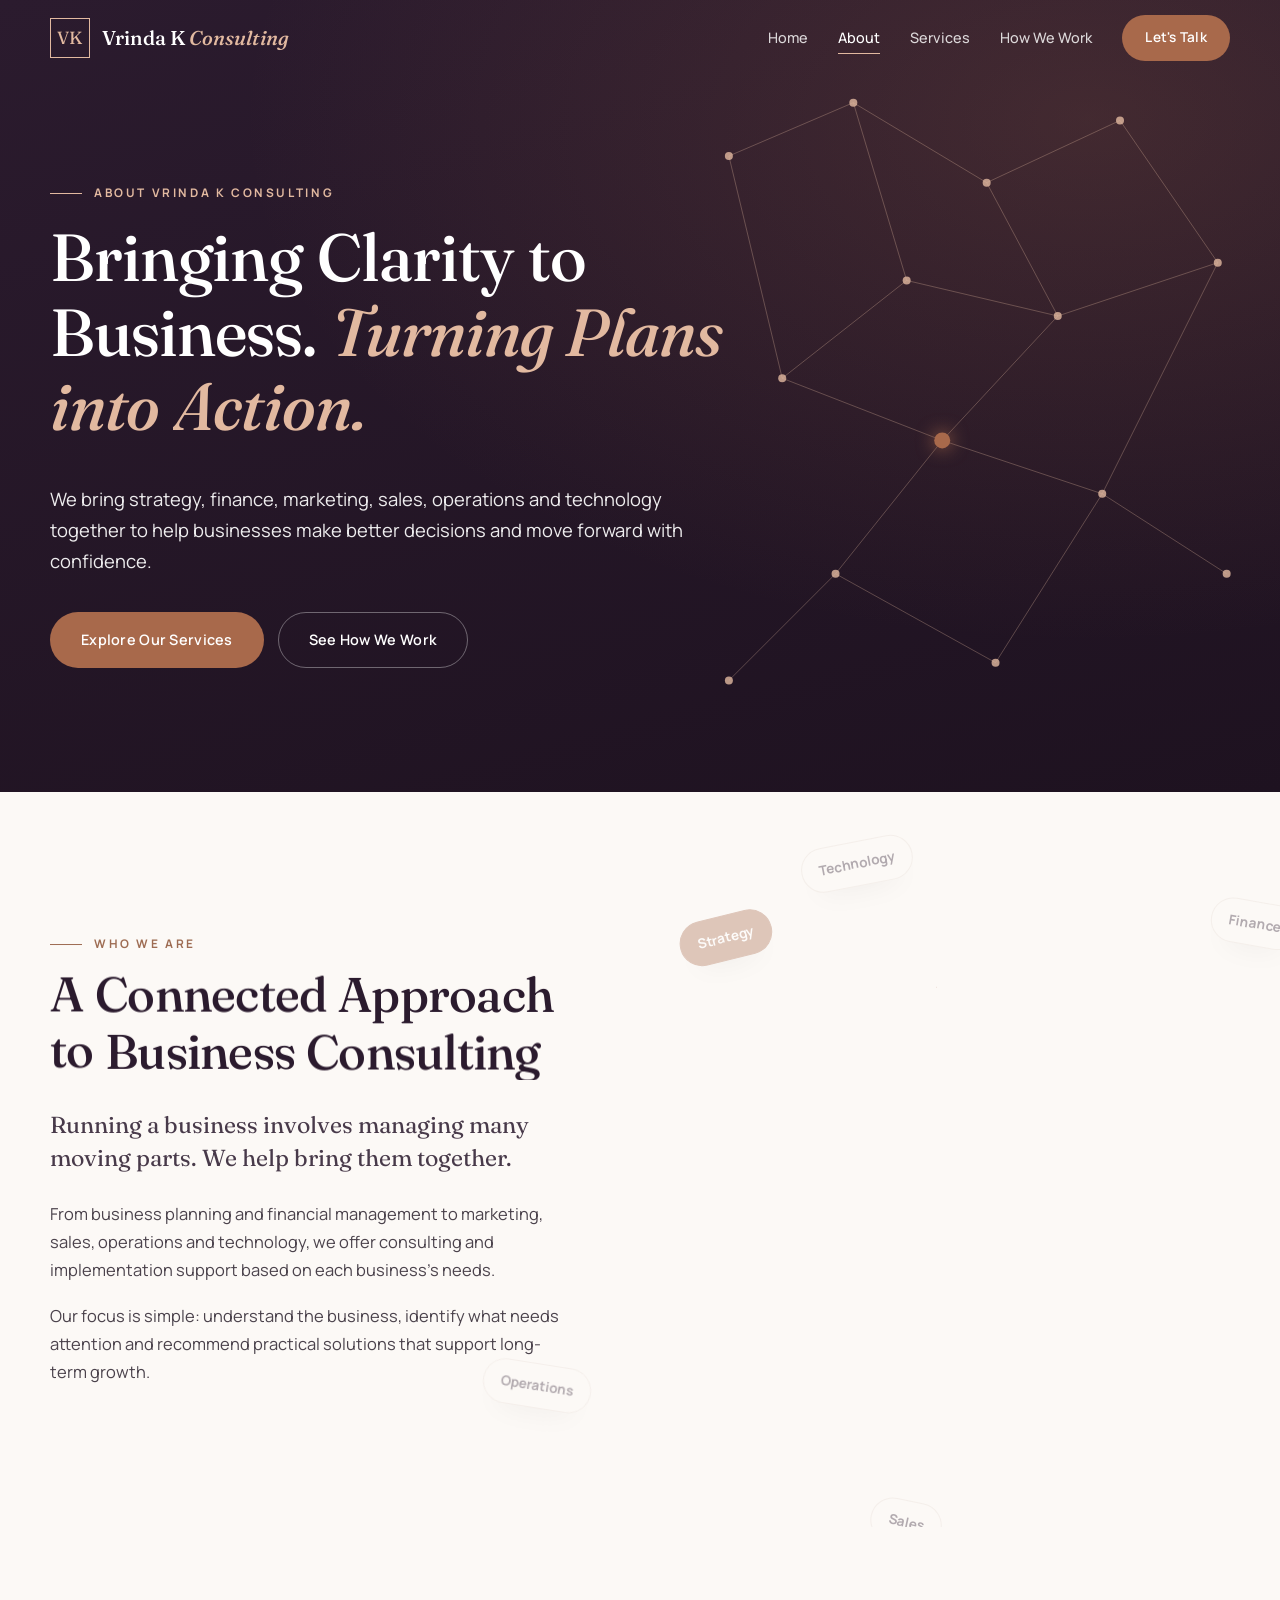
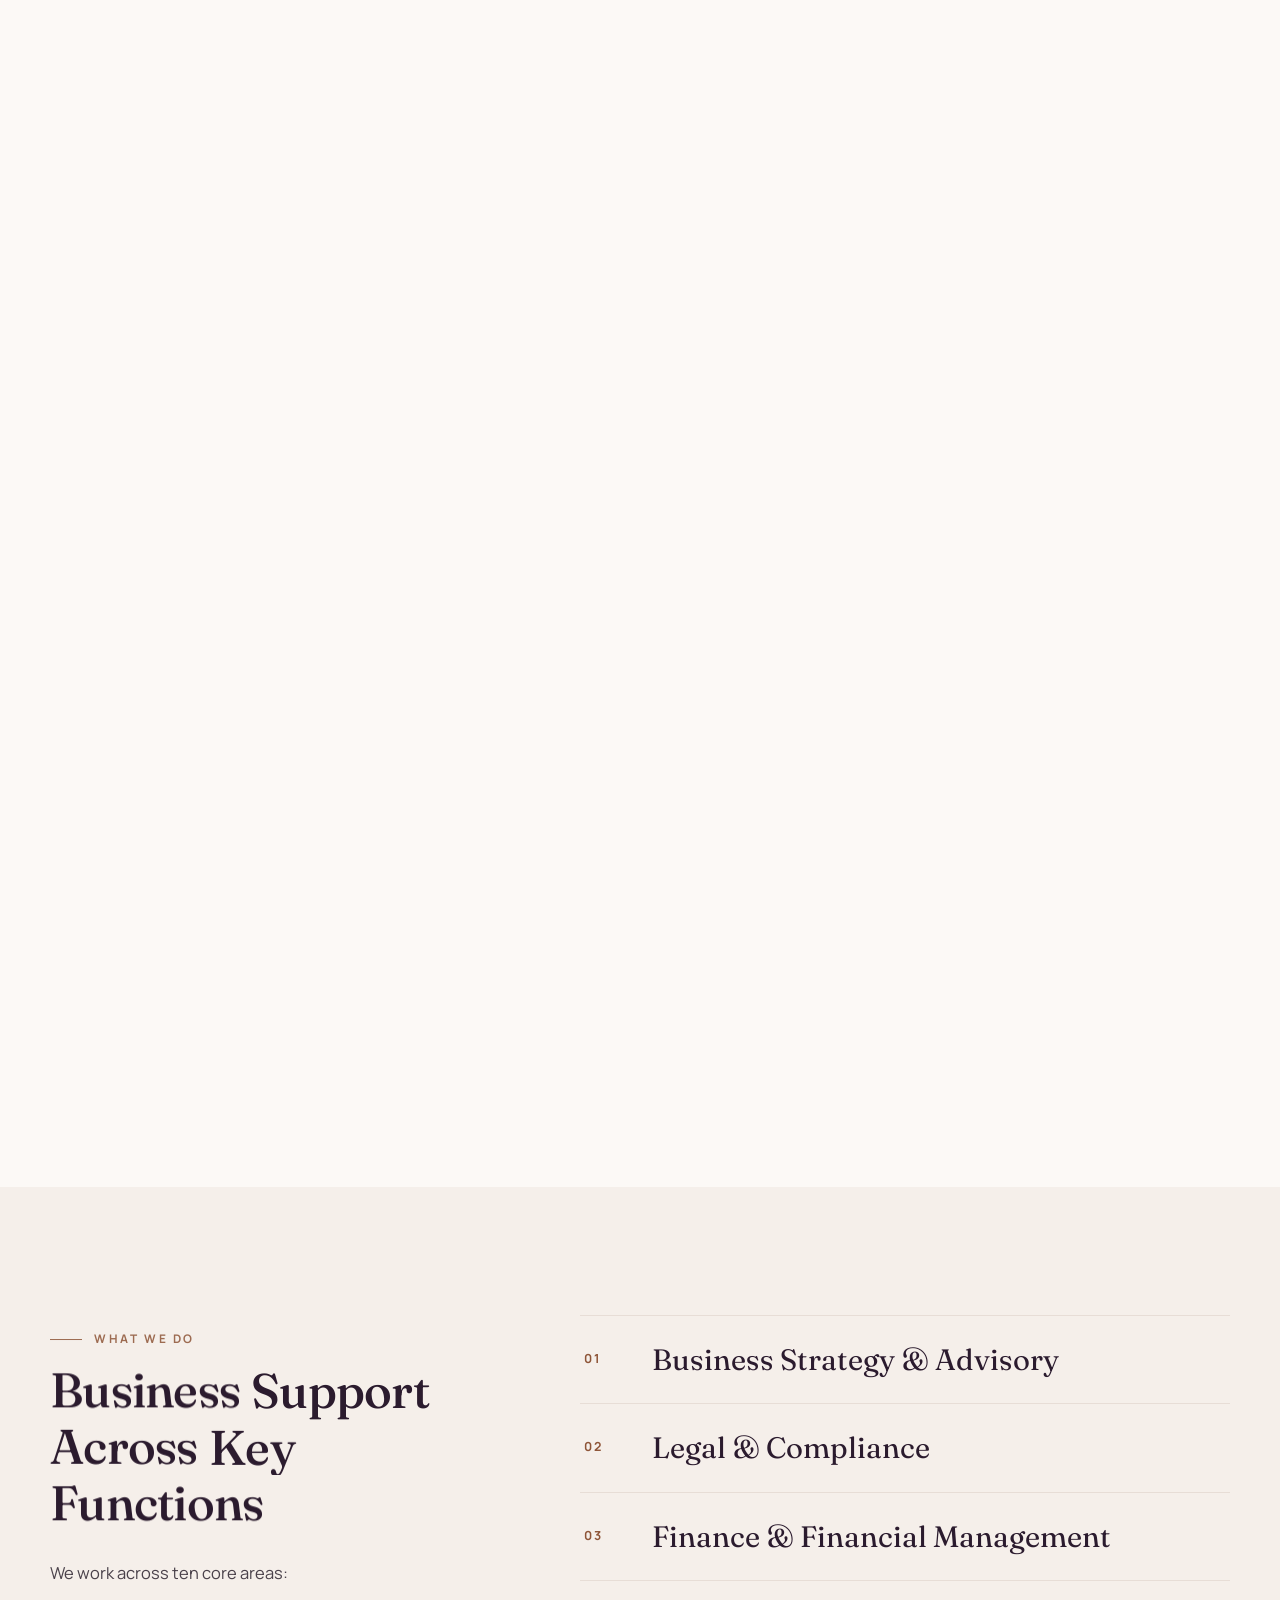
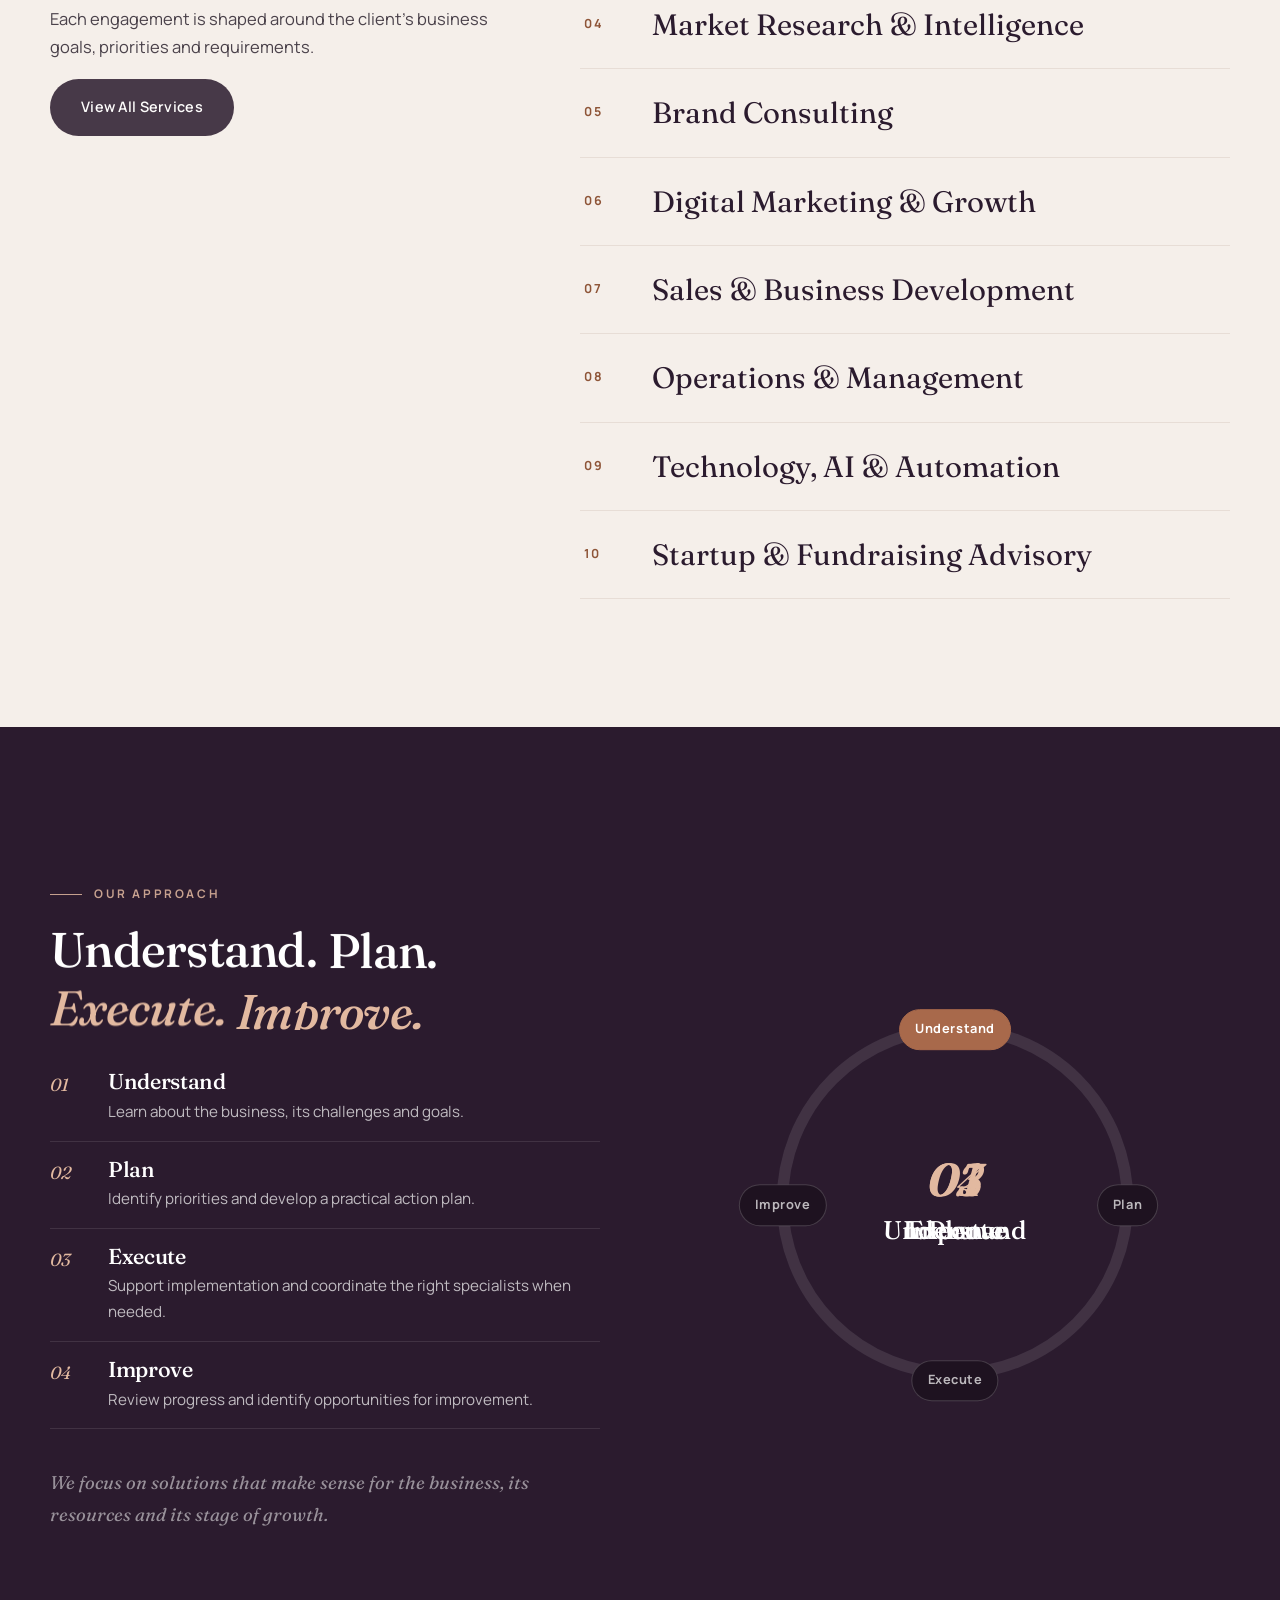
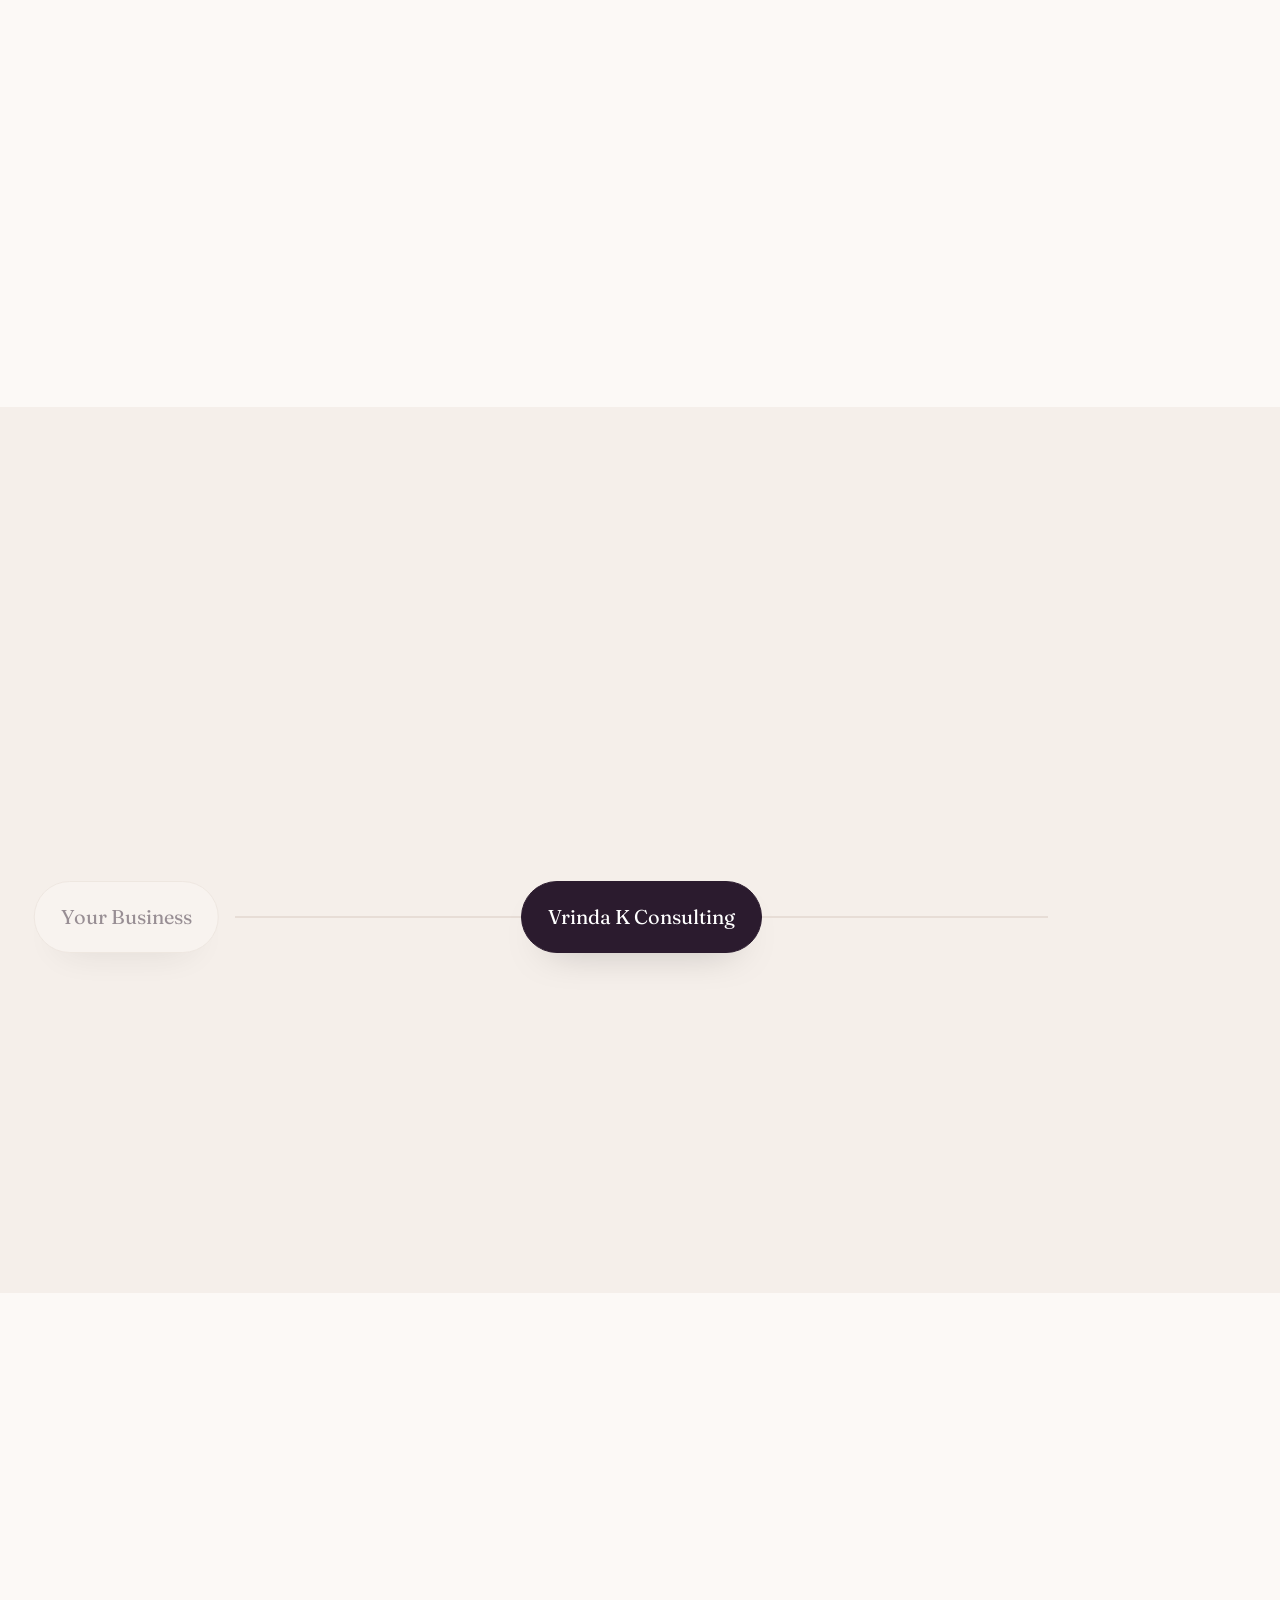
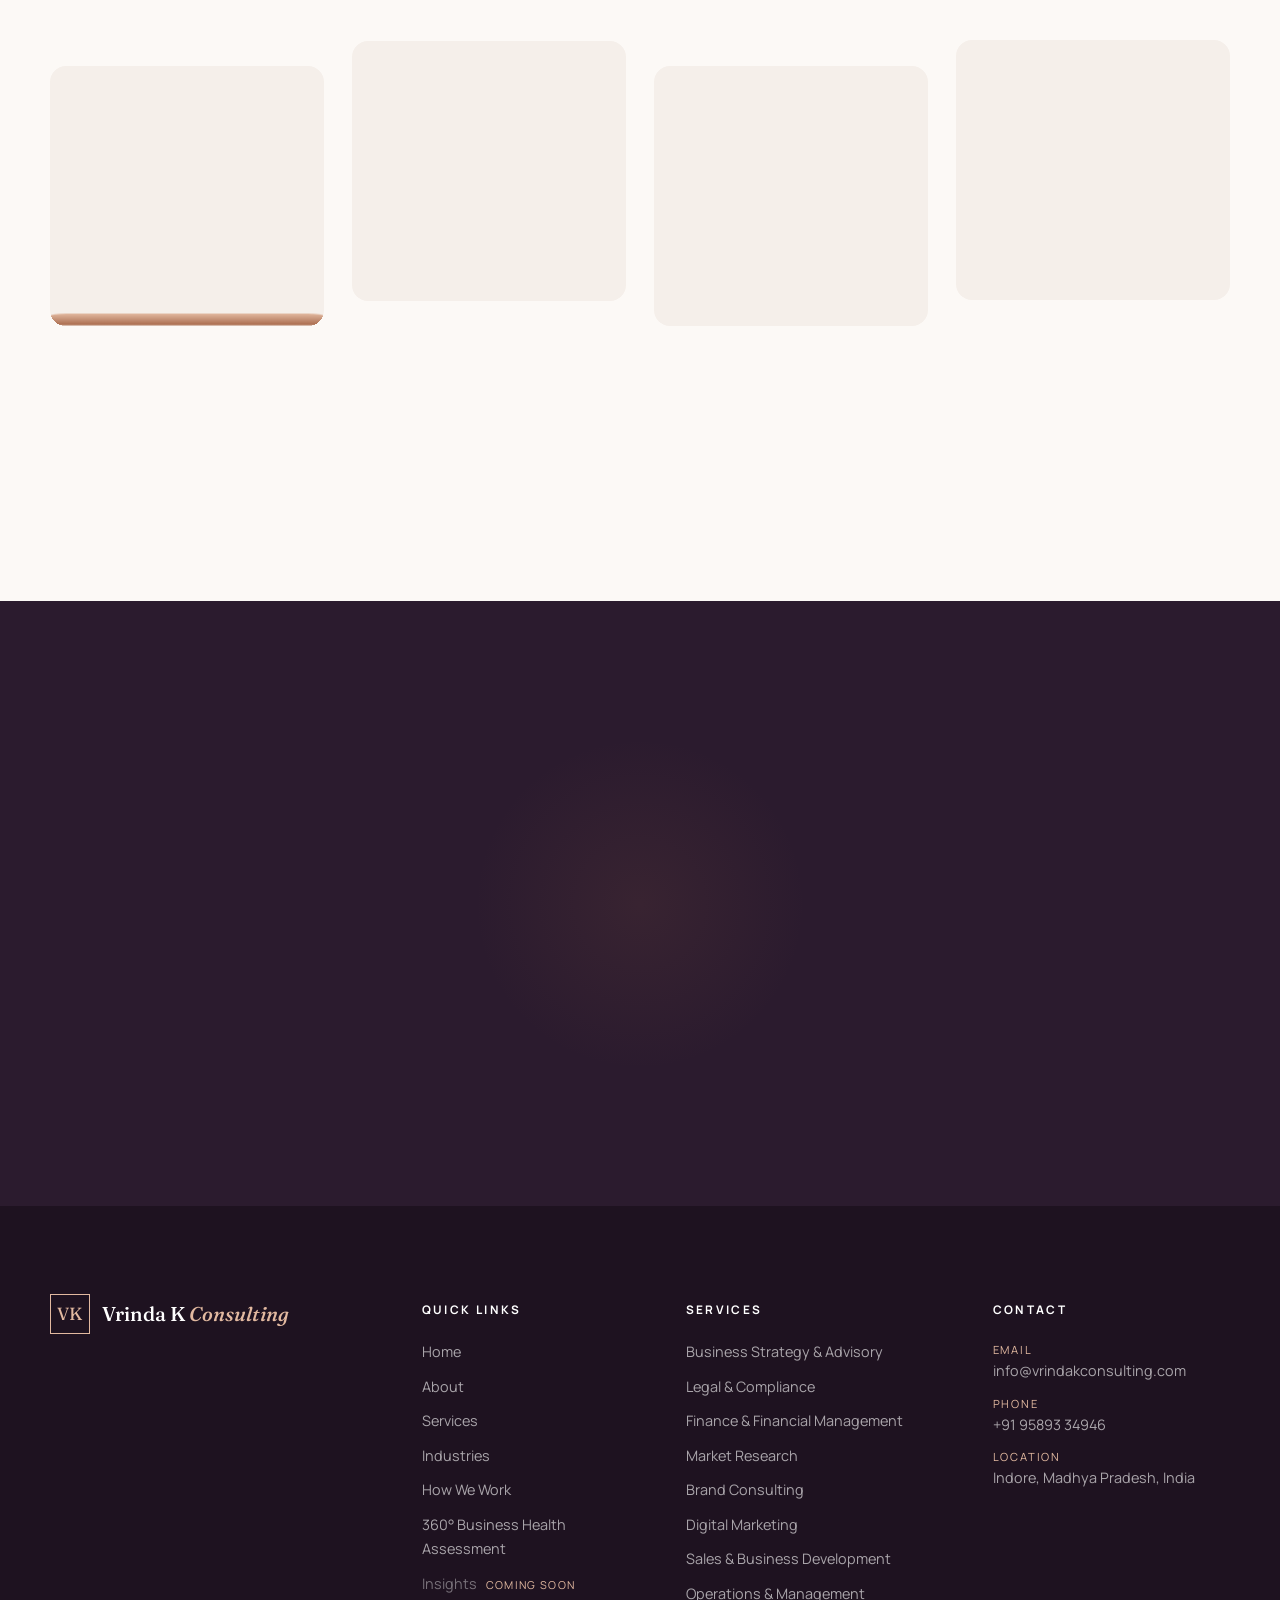
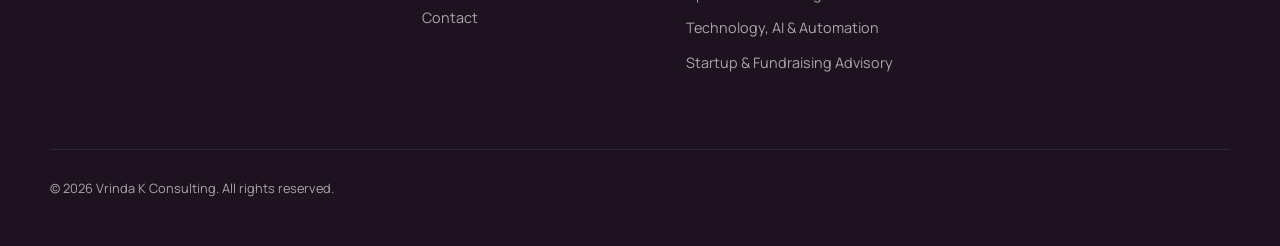
==== commit 23e77cdb: "Add files via upload" ====
--- a/about.html
+++ b/about.html
@@ -17,12 +17,11 @@
   <link rel="preconnect" href="https://fonts.googleapis.com">
   <link rel="preconnect" href="https://fonts.gstatic.com" crossorigin>
   <link href="https://fonts.googleapis.com/css2?family=Fraunces:ital,opsz,wght@0,9..144,400;0,9..144,500;0,9..144,600;1,9..144,400;1,9..144,500&family=Manrope:wght@400;500;600;700&display=swap" rel="stylesheet">
-  <link rel="stylesheet" href="styles.css?v=10">
-  <link rel="stylesheet" href="pages.css?v=10">
+  <link rel="stylesheet" href="styles.css?v=11">
+  <link rel="stylesheet" href="pages.css?v=11">
 </head>
 <body data-page="about">
 
-<div class="page-curtain" aria-hidden="true"><div class="curtain-label"><b>02</b><span>About</span></div></div>
 <div class="progress-bar" aria-hidden="true"></div>
 <div class="journey-rail" aria-hidden="true">
   <span class="rail-num">01</span>
@@ -58,8 +57,7 @@
   <div class="container">
     <p class="eyebrow">About Vrinda K Consulting</p>
     <h1 class="split">Bringing Clarity to Business. <em>Turning Plans into Action.</em></h1>
-    <p class="lead" data-hero>Vrinda K Consulting is an independent business consulting practice that helps startups, SMEs and established businesses solve challenges, identify opportunities and build a clear path to growth.</p>
-    <p data-hero>We bring strategy, finance, marketing, sales, operations and technology together to help businesses make better decisions and move forward with confidence.</p>
+    <p class="lead" data-hero>We bring strategy, finance, marketing, sales, operations and technology together to help businesses make better decisions and move forward with confidence.</p>
     <div class="btn-row" data-hero>
       <a href="services.html" class="btn btn-accent">Explore Our Services</a>
       <a href="how-we-work.html" class="btn btn-ghost">See How We Work</a>
@@ -90,14 +88,13 @@
   </div>
 </section>
 
-<!-- 03 WHAT WE DO: a spotlight passes over the ten areas -->
+<!-- 03 WHAT WE DO: the ten areas -->
 <section class="section tone-tint" id="what" data-chapter="Ten Areas">
   <div class="container what-grid">
     <div class="what-side">
       <p class="eyebrow" data-reveal>What We Do</p>
       <h2 class="split">Business Support Across Key Functions</h2>
       <p data-reveal>We work across ten core areas:</p>
-      <p class="what-count" aria-hidden="true"><b>01</b><span>/ 10</span></p>
       <p data-reveal>Each engagement is shaped around the client's business goals, priorities and requirements.</p>
       <a href="services.html" class="btn btn-dark" data-reveal>View All Services</a>
     </div>
@@ -165,14 +162,8 @@
       </div>
     </div>
     <div class="split-cols partner-copy">
-      <div>
-        <p data-reveal>We believe businesses should have access to the expertise they need without having to manage every requirement separately.</p>
-        <p data-reveal>Vrinda K Consulting leads the consulting relationship, understands the requirements and coordinates suitable specialists where needed.</p>
-      </div>
-      <div>
-        <p class="small-note" data-reveal>For legal, accounting, tax, audit and other regulated professional work, qualified and authorised professionals are engaged to provide the relevant services.</p>
-        <p class="pull" data-reveal>This creates a coordinated approach while keeping professional responsibilities clear.</p>
-      </div>
+      <p data-reveal>We believe businesses should have access to the expertise they need without having to manage every requirement separately.</p>
+      <p data-reveal>Vrinda K Consulting leads the consulting relationship, understands the requirements and coordinates suitable specialists where needed.</p>
     </div>
   </div>
 </section>
@@ -207,15 +198,6 @@
 
 </main>
 
-<a class="next-chapter" href="services.html">
-  <span class="container nc-inner">
-    <span class="nc-label">Next chapter · 03</span>
-    <span class="nc-title">Our <em>Services</em></span>
-    <span class="nc-arrow" aria-hidden="true">→</span>
-  </span>
-  <span class="nc-line" aria-hidden="true"><i></i></span>
-</a>
-
 <!-- ============ FOOTER (shared across pages) ============ -->
 <footer class="site-footer">
   <div class="container footer-grid">
@@ -224,8 +206,6 @@
         <span class="logo-mark">VK</span>
         <span class="logo-text">Vrinda K <em>Consulting</em></span>
       </a>
-      <p><strong>Independent business consulting for strategy, growth and execution.</strong></p>
-      <p>Helping startups, SMEs and established businesses make better decisions, build stronger systems and move forward with clarity.</p>
     </div>
     <div>
       <h4>Quick Links</h4>
@@ -265,7 +245,6 @@
     </div>
   </div>
   <div class="container footer-bottom">
-    <p class="disclaimer">Vrinda K Consulting provides business consulting, advisory and coordination services. Legal, accounting, tax, audit, certification and other regulated professional services are delivered by appropriately qualified and authorised independent professionals, where engaged. The scope and responsibility for each service will be disclosed to the client.</p>
     <p>© <span id="year">2026</span> Vrinda K Consulting. All rights reserved.</p>
   </div>
 </footer>
@@ -273,7 +252,7 @@
 <script src="vendor/gsap.min.js"></script>
 <script src="vendor/ScrollTrigger.min.js"></script>
 <script src="vendor/lenis.min.js"></script>
-<script src="js/core.js?v=10"></script>
-<script src="js/pages.js?v=10"></script>
+<script src="js/core.js?v=11"></script>
+<script src="js/pages.js?v=11"></script>
 </body>
 </html>
--- a/styles.css
+++ b/styles.css
@@ -512,7 +512,6 @@
 .site-footer a:hover { color: var(--accent-soft); }
 .contact-list span { display: block; font-size: .7rem; letter-spacing: .16em; text-transform: uppercase; color: var(--accent-soft); }
 .footer-bottom { border-top: 1px solid rgba(255,255,255,.08); margin-top: 64px; padding-top: 28px; font-size: .8rem; }
-.disclaimer { max-width: 920px; color: rgba(255,255,255,.45); line-height: 1.6; }
 
 /* ---------- Responsive ---------- */
 @media (max-width: 1080px) {
@@ -651,19 +650,6 @@
    Multi-page: shared pieces
    ========================================================= */
 
-/* Page-to-page transition curtain */
-.page-curtain {
-  position: fixed; inset: 0; z-index: 110; pointer-events: none;
-  background: linear-gradient(165deg, var(--deep), var(--deep-2));
-  display: grid; place-items: center;
-  visibility: hidden; transform: translateY(100%);
-}
-.nav-in .page-curtain { visibility: visible; transform: none; animation: curtain-failsafe 0s 4s forwards; }
-@keyframes curtain-failsafe { to { visibility: hidden; } }
-.curtain-label { display: flex; align-items: baseline; gap: 16px; color: #fff; }
-.curtain-label b { font-family: var(--serif); font-weight: 400; font-style: italic; color: var(--accent-soft); font-size: 1.4rem; }
-.curtain-label span { font-family: var(--serif); font-size: clamp(2.2rem, 5vw, 3.6rem); letter-spacing: -.01em; }
-
 /* Home intro is skipped when arriving from another page or a deep link */
 .nav-in .preloader, .skip-intro .preloader { display: none !important; }
 
@@ -672,40 +658,10 @@
 .site-nav a[aria-current="page"]:not(.btn)::after { transform: scaleX(1); }
 .site-nav .btn[aria-current="page"] { background: var(--accent-ink); }
 
-/* Next chapter band */
-.next-chapter {
-  display: block; position: relative; overflow: hidden; text-decoration: none;
-  background: var(--paper); color: var(--deep); padding: 96px 0 88px;
-  border-top: 1px solid var(--line);
-}
-.next-chapter::before {
-  content: ""; position: absolute; inset: 0; background: var(--surface);
-  transform: scaleY(0); transform-origin: bottom; transition: transform .7s var(--ease);
-}
-.next-chapter:hover::before { transform: scaleY(1); }
-.nc-inner { position: relative; display: grid; grid-template-columns: 1fr auto; align-items: end; gap: 12px 32px; }
-.nc-label { grid-column: 1 / -1; font-size: .74rem; font-weight: 700; letter-spacing: .22em; text-transform: uppercase; color: var(--accent-ink); }
-.nc-title { font-family: var(--serif); font-size: clamp(2.6rem, 7vw, 6rem); line-height: 1; letter-spacing: -.02em; }
-.nc-title em { font-style: italic; color: var(--accent-ink); }
-.nc-arrow {
-  width: clamp(64px, 8vw, 104px); aspect-ratio: 1; border-radius: 50%; display: grid; place-items: center;
-  border: 1px solid var(--deep); font-size: clamp(1.4rem, 2.4vw, 2rem);
-  transition: background .4s, color .4s, transform .6s var(--ease);
-}
-.next-chapter:hover .nc-arrow { background: var(--deep); color: #fff; transform: translateX(10px) rotate(-45deg); }
-.nc-line { position: absolute; left: 0; right: 0; bottom: 0; height: 3px; background: var(--line); }
-.nc-line i { position: absolute; inset: 0; background: var(--accent); transform-origin: left; transform: scaleX(0); }
-
 /* Footer extras */
 .site-footer a[href^="tel"], .site-footer a[href^="mailto"] { color: inherit; }
 .soon { color: rgba(255,255,255,.4); }
 .soon small { font-size: .68rem; letter-spacing: .12em; text-transform: uppercase; margin-left: 6px; color: var(--accent-soft); }
-
-@media (max-width: 600px) {
-  .next-chapter { padding: 64px 0 60px; }
-  .nc-inner { grid-template-columns: 1fr; }
-  .nc-arrow { width: 56px; }
-}
 
 /* Founder: values as minimal tags */
 .values { list-style: none; margin: 4px 0 30px; padding: 0; display: flex; flex-wrap: wrap; gap: 10px; }
--- a/pages.css
+++ b/pages.css
@@ -52,12 +52,8 @@
 }
 .part:first-of-type i { background: var(--accent); border-color: var(--accent); color: var(--on-accent); }
 
-/* What we do: sticky side + spotlight list */
+/* What we do: side text + static list of the ten areas */
 .what-grid { display: grid; grid-template-columns: .9fr 1.3fr; gap: 80px; align-items: start; }
-.what-side { position: sticky; top: 120px; }
-.what-count { display: flex; align-items: baseline; gap: 10px; font-family: var(--serif); margin: 28px 0; }
-.what-count b { font-size: 5rem; line-height: 1; font-weight: 400; color: var(--accent); font-style: italic; }
-.what-count span { color: var(--muted); font-size: 1.2rem; }
 .spot-list { list-style: none; margin: 0; padding: 0; border-top: 1px solid var(--line); }
 .spot-list a {
   display: grid; grid-template-columns: 56px 1fr auto; align-items: center; gap: 12px;
@@ -67,9 +63,8 @@
 }
 .spot-list span { font-family: var(--sans); font-size: .78rem; font-weight: 700; letter-spacing: .14em; color: var(--accent-ink); }
 .spot-list i { font-style: normal; opacity: 0; transform: translateX(-10px); transition: opacity .4s, transform .4s var(--ease); color: var(--accent-ink); }
-.js:not(.static) .spot-list a { opacity: .32; }
-.js:not(.static) .spot-list li.on a, .spot-list a:hover { opacity: 1; padding-left: 14px; }
-.spot-list li.on i, .spot-list a:hover i { opacity: 1; transform: none; }
+.spot-list a:hover { padding-left: 14px; }
+.spot-list a:hover i { opacity: 1; transform: none; }
 
 /* Approach: loop */
 .approach-grid { display: grid; grid-template-columns: 1fr 1fr; gap: 80px; align-items: center; }
@@ -149,28 +144,11 @@
 .chip-index a:hover b { color: inherit; }
 
 .catalogue { padding: 112px 0 64px; }
-.catalogue-grid { display: grid; grid-template-columns: 280px 1fr; gap: 72px; align-items: start; }
-.svc-nav { position: sticky; top: 110px; padding-left: 22px; }
-.svc-nav-title { font-size: .74rem; font-weight: 700; letter-spacing: .22em; text-transform: uppercase; color: var(--accent-ink); }
-.svc-nav ol { list-style: none; margin: 0; padding: 0; }
-.svc-nav a {
-  display: grid; grid-template-columns: 30px 1fr; gap: 6px; padding: 8px 0; text-decoration: none;
-  color: var(--muted); font-size: .9rem; line-height: 1.35; transition: color .3s, transform .4s var(--ease);
-}
-.svc-nav a b { font-family: var(--serif); font-style: italic; font-weight: 400; color: var(--accent-ink); }
-.svc-nav a.on, .svc-nav a:hover { color: var(--deep); font-weight: 600; transform: translateX(6px); }
-.svc-nav-progress { position: absolute; left: 0; top: 40px; bottom: 6px; width: 2px; background: var(--line); }
-.svc-nav-progress i { position: absolute; inset: 0; background: var(--accent); transform-origin: top; transform: scaleY(0); }
+.catalogue-grid { display: block; }
 
 .svc { position: relative; padding: 40px 0 96px; border-bottom: 1px solid var(--line); scroll-margin-top: 100px; }
 .svc:last-child { border-bottom: 0; }
 .svc-head { position: relative; padding-top: 40px; }
-.svc-num {
-  position: absolute; right: 0; top: -10px; z-index: 0; pointer-events: none;
-  font-family: var(--serif); font-style: italic; font-size: clamp(7rem, 14vw, 12rem); line-height: 1;
-  color: transparent; -webkit-text-stroke: 1.2px color-mix(in srgb, var(--accent) 55%, transparent);
-}
-.svc-head > *:not(.svc-num) { position: relative; z-index: 1; }
 .svc h2 { max-width: 20ch; }
 .svc-intro { max-width: 64ch; font-size: 1.05rem; }
 .svc-intro p:first-child { font-family: var(--serif); font-size: 1.35rem; line-height: 1.45; color: var(--deep); }
@@ -186,34 +164,6 @@
 .svc-gain p { margin: 0; font-family: var(--serif); font-size: 1.2rem; line-height: 1.45; color: #fff; }
 .svc-note { font-size: .86rem; color: var(--muted); padding-left: 16px; border-left: 2px solid var(--line); margin: 0 0 24px; }
 .svc-note b { color: var(--deep); }
-
-.engage-grid { display: grid; grid-template-columns: repeat(4, 1fr); gap: 22px; }
-.engage-card {
-  position: relative; padding: 34px 28px; border-radius: 18px; background: var(--paper); border: 1px solid var(--line);
-  min-height: 260px; box-shadow: 0 30px 60px -40px rgba(0,0,0,.4);
-}
-.engage-card:nth-child(2) { background: var(--deep); border-color: var(--deep); }
-.engage-card:nth-child(2) h3 { color: #fff; }
-.engage-card:nth-child(2) p { color: rgba(255,255,255,.75); }
-.engage-card span { font-family: var(--serif); font-style: italic; font-size: 2.4rem; line-height: 1; color: var(--accent); display: block; margin-bottom: 26px; }
-.engage-card h3 { font-size: 1.35rem; }
-.engage-card p { color: var(--muted); font-size: .95rem; margin: 0; }
-
-.working-side { position: sticky; top: 120px; }
-.stepper-wrap { position: relative; }
-.stepper { list-style: none; margin: 0; padding: 0; }
-.stepper-line { position: absolute; left: 23px; top: 24px; bottom: 24px; width: 2px; background: var(--line); }
-.stepper-line i { position: absolute; inset: 0; background: var(--accent); transform-origin: top; }
-.stepper li { position: relative; display: grid; grid-template-columns: 48px 1fr; column-gap: 24px; padding-bottom: 40px; }
-.stepper li:last-child { padding-bottom: 0; }
-.stepper b {
-  grid-row: span 2; width: 48px; height: 48px; border-radius: 50%; display: grid; place-items: center; z-index: 1;
-  background: var(--paper); border: 1px solid var(--line); font-family: var(--serif); font-weight: 400; color: var(--muted);
-  transition: background .4s, color .4s, border-color .4s, transform .4s var(--ease);
-}
-.stepper li.on b, .static .stepper b { background: var(--accent); border-color: var(--accent); color: var(--on-accent); transform: scale(1.08); }
-.stepper h3 { font-size: 1.4rem; margin: 8px 0 6px; }
-.stepper p { color: var(--muted); margin: 0; }
 
 /* =========================================================
    HOW WE WORK
@@ -307,8 +257,6 @@
 }
 .promises svg { flex: 0 0 38px; height: 38px; padding: 8px; border-radius: 50%; background: color-mix(in srgb, var(--accent) 14%, transparent); }
 .promises path { fill: none; stroke: var(--accent-ink); stroke-width: 2.6; stroke-linecap: round; stroke-linejoin: round; }
-.belief { font-family: var(--serif); font-size: clamp(1.6rem, 3vw, 2.5rem); line-height: 1.3; color: var(--deep); max-width: 30ch; margin: 0; }
-.belief .w { overflow: visible; }
 
 /* =========================================================
    CONTACT
@@ -375,12 +323,11 @@
    ========================================================= */
 @media (max-width: 1080px) {
   .what-grid, .approach-grid, .catalogue-grid, .enquiry-grid { grid-template-columns: 1fr; gap: 48px; }
-  .what-side, .working-side, .get-in-touch { position: static; }
+  .get-in-touch { position: static; }
   .grow { grid-template-columns: 1fr; gap: 26px; }
   .grow-col { display: grid; grid-template-columns: 1fr; }
   .grow-bar { height: 12px; margin-bottom: 14px; border-radius: 999px; }
   .grow-bar i { top: 0; right: auto; width: var(--h); height: 100%; border-radius: 999px; transform-origin: left; }
-  .engage-grid { grid-template-columns: 1fr 1fr; }
   .promises { grid-template-columns: 1fr 1fr; }
 
   .bridge { flex-direction: column; align-items: center; gap: 0; }
@@ -389,22 +336,8 @@
   .b-branch { display: flex; flex-wrap: wrap; justify-content: center; gap: 10px; }
   .b-branch::before, .b-spec i { display: none; }
 
-  /* Services index becomes a sticky chip bar */
-  .catalogue { padding-top: 0; }
-  .svc-nav {
-    position: sticky; top: 0; z-index: 30; margin: 0 -24px; padding: 12px 24px;
-    background: color-mix(in srgb, var(--paper) 94%, transparent); backdrop-filter: blur(10px);
-    border-bottom: 1px solid var(--line); overflow-x: auto; scrollbar-width: none;
-  }
-  .svc-nav::-webkit-scrollbar { display: none; }
-  .svc-nav-title, .svc-nav-progress { display: none; }
-  .svc-nav ol { display: flex; gap: 8px; width: max-content; }
-  .svc-nav a { display: flex; gap: 6px; padding: 8px 14px; border-radius: 999px; border: 1px solid var(--line); white-space: nowrap; font-size: .82rem; }
-  .svc-nav a.on { background: var(--deep); border-color: var(--deep); color: #fff; transform: none; }
-  .svc-nav a.on b { color: var(--accent-soft); }
-  .svc-nav a:hover { transform: none; }
+  .catalogue { padding-top: 48px; }
   .svc { scroll-margin-top: 80px; }
-  .catalogue-grid { gap: 0; }
   [data-page="services"] .chapter-pill { display: none !important; }
 
   /* Road becomes a single column with the path on the left */
@@ -442,7 +375,7 @@
   .cycle-node i { padding: 6px 10px; font-size: .68rem; }
   .cc-item b { font-size: 2.2rem; }
   .cc-item strong { font-size: 1.2rem; }
-  .engage-grid, .promises, .field-row { grid-template-columns: 1fr; }
+  .promises, .field-row { grid-template-columns: 1fr; }
   .svc-items { grid-template-columns: 1fr; }
   .svc-gain { padding: 22px; }
   .spot-list a { grid-template-columns: 40px 1fr auto; padding: 18px 2px; }
